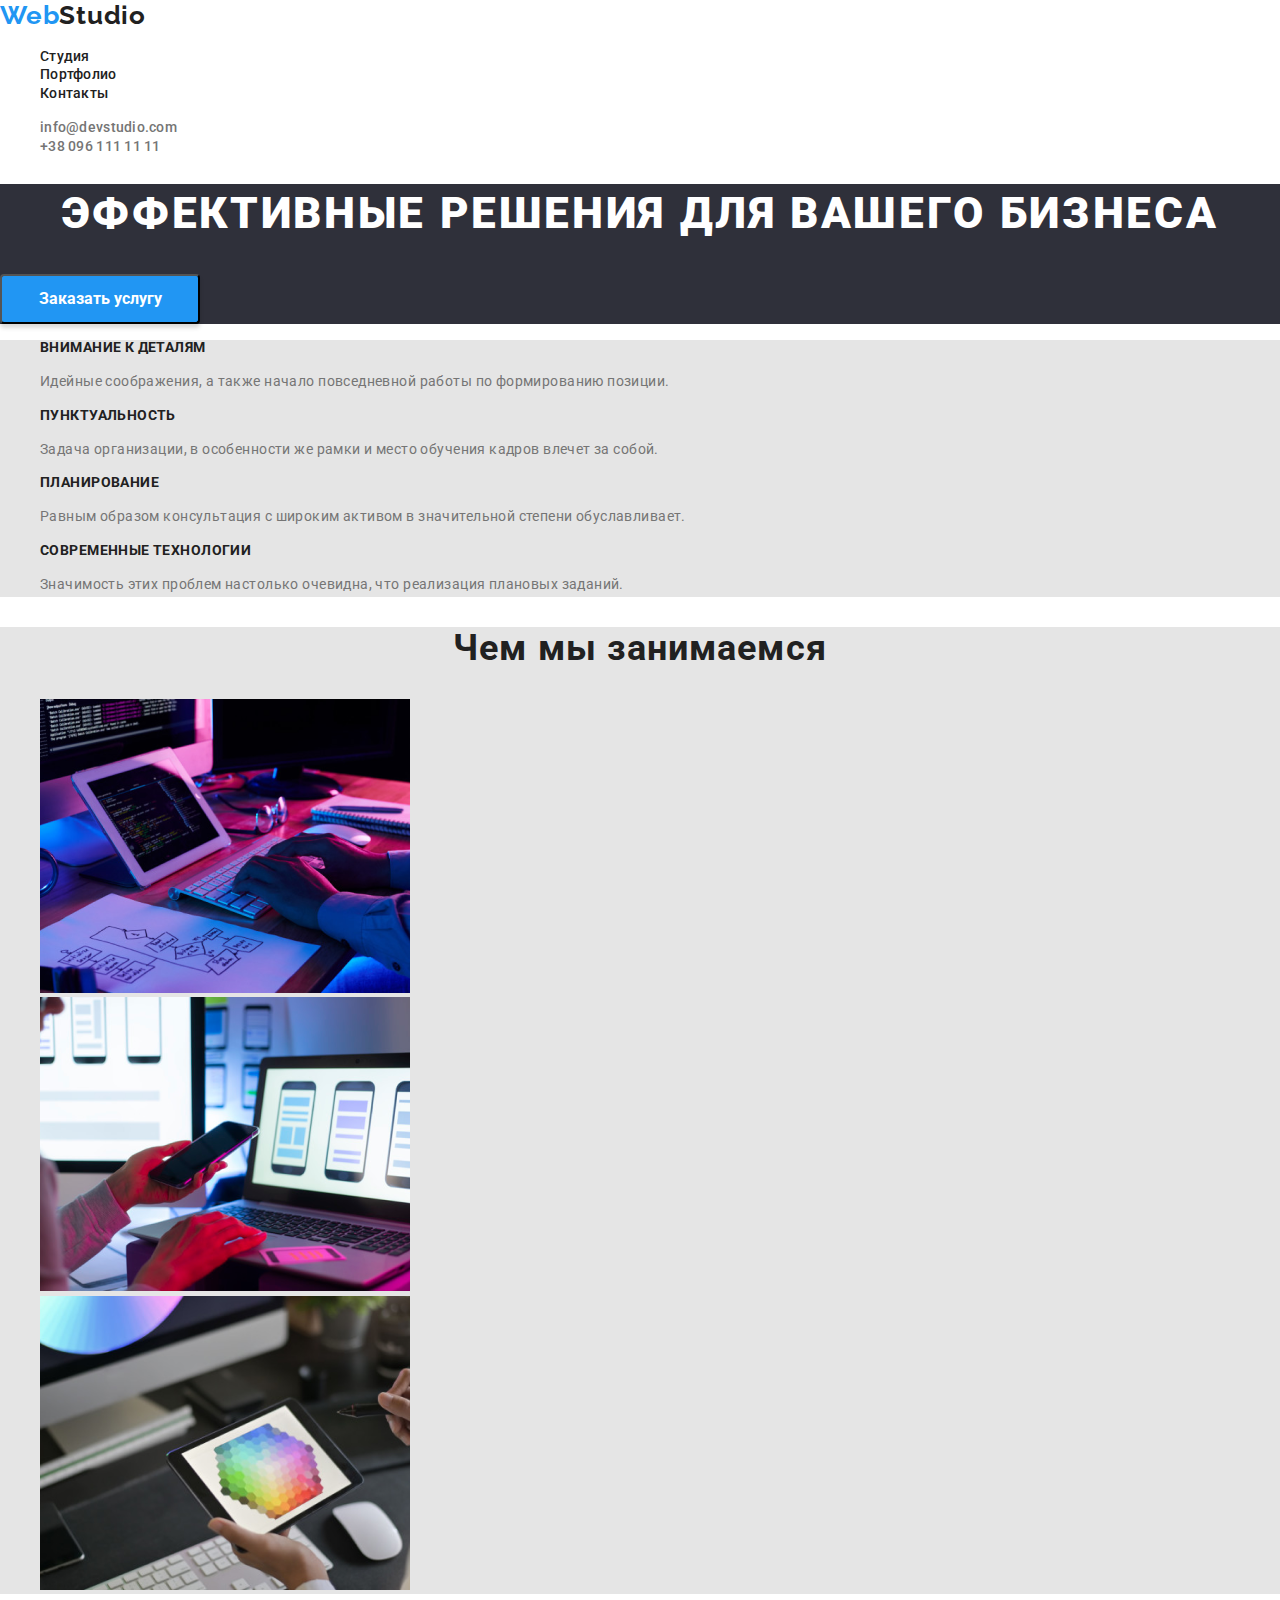
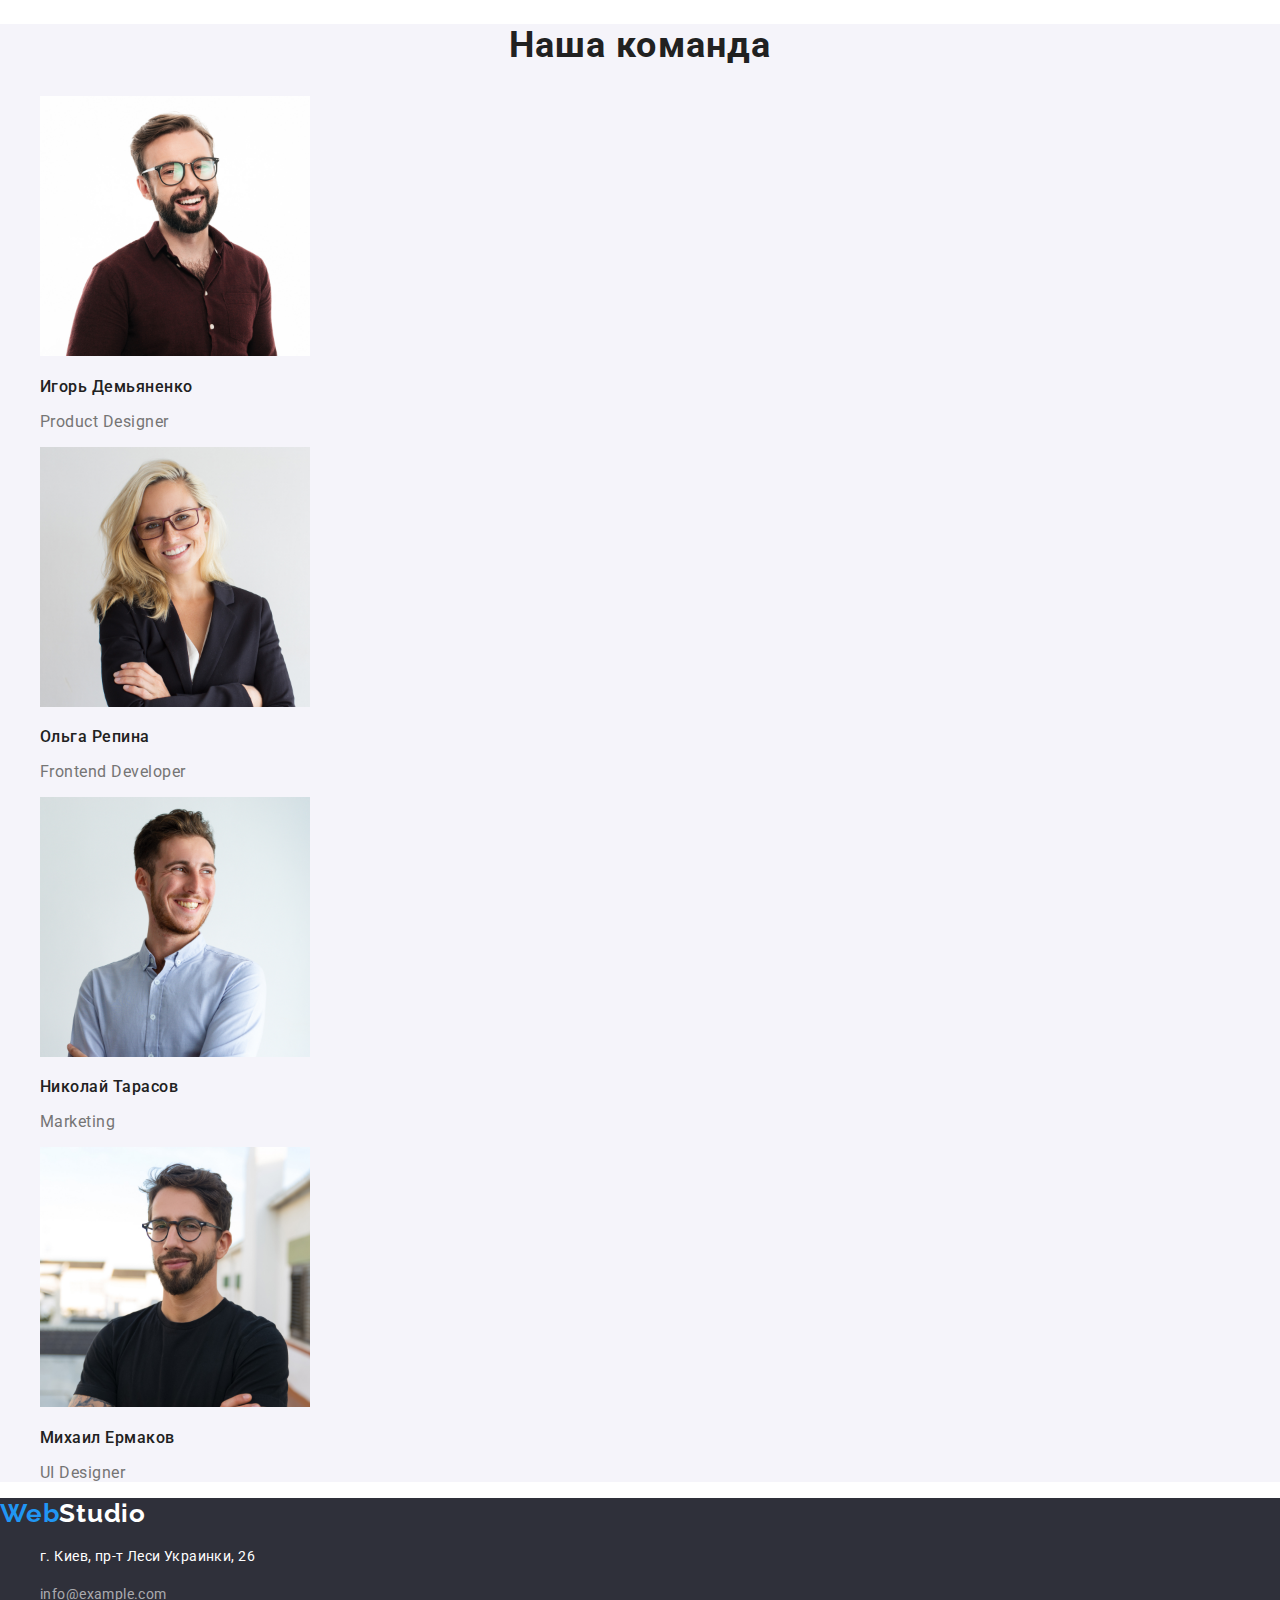
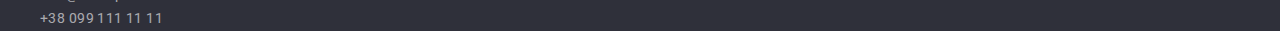
==== index.html @ 9d665f2a "создает заготовку для Д.З 3" ====
<!DOCTYPE html>
<html lang="ru">
<head>
    <meta charset="UTF-8">
    <meta name="viewport" content="width=device-width, initial-scale=1.0">
    <title> goit-markup-hw-01</title>
    <link rel="preconnect" href="https://fonts.gstatic.com">
    <link href="https://fonts.googleapis.com/css2?family=Raleway:wght@700&family=Roboto:wght@400;500;700;900&display=swap" rel="stylesheet">
    <link rel="stylesheet"
        href="https://cdnjs.cloudflare.com/ajax/libs/modern-normalize/1.0.0/modern-normalize.min.css">
    <link rel="stylesheet" href="./css/styles.css">
</head>
<body>

    <!--меню главной навигации-->
    <header class="page-header">
        <nav>
                <a href="#" class="logo" >Web<span class="logo-color">Studio</span> </a>
                <ul class="site-nav">
                    <li> <a href="./index.html">Студия</a></li>
                    <li> <a href="./portfolio.html">Портфолио</a> </li>
                    <li> <a href="">Контакты</a></li>
                </ul>
        </nav>   
        <ul class="header-contacts">
            <li><a href="mailto:info@devstudio.com">info@devstudio.com</a></li>
            <li><a href="tel:380961111111">+38 096 111 11 11</a></li>
        </ul>     
    </header>
    <!--Контент из секций-->
    <main>

        <!--секция Герой-->
        <section class="hero">
            <h1 class="hero-text">Эффективные решения для вашего бизнеса</h1>
            <button type="button" class="hero-button">Заказать услугу</button>
        </section>

        <!--секция преимущества-->
        <section>
            <h2 class="invisible-title">Наши преимущества</h2>
            <ul class="advantages">
                <li>
                    <h3>Внимание к деталям</h3>  
                    <p>Идейные соображения, а также начало повседневной работы по формированию позиции.</p>   
                </li>
                <li>
                    <h3>Пунктуальность</h3>  
                    <p>Задача организации, в особенности же рамки и место обучения кадров влечет за собой.</p>   
                </li>
                <li>
                    <h3>Планирование</h3>  
                    <p>Равным образом консультация с широким активом в значительной степени обуславливает.</p>   
                </li>
                <li>
                    <h3>Современные технологии</h3>  
                    <p>Значимость этих проблем настолько очевидна, что реализация плановых заданий.</p>   
                </li>
                
            </ul>
        </section>
         <!--секция чем мы занимаемся-->
        <section class="activity">
            <h2>Чем мы занимаемся</h2>
            <ul>
                <li> 
                    <a href="#"><img src="./img/z1.png" 
                                     alt="написание документации" 
                                     width="370" 
                                     height="294">
                    </a> 
                </li>
                <li>
                    <a href=""><img src="./img/z2.png" 
                                    alt="разработка мобильных приложения" 
                                    width="370" 
                                    height="294">

                    </a>
                </li>
                <li>
                    <a href=""><img src="./img/z3.png" 
                                    alt="подбор цвета с помощю приложения" 
                                    width="370" 
                                    height="294">

                    </a>
                </li>
            </ul>
        </section>
        
        <!--секция наша команда-->
        <section class="comands">
            <h2>Наша команда</h2>
            <ul>
                <li>
                    <a href="#">
                        <img src="./img/nk1.jpg" 
                             alt="парень в очках и коричневой рубашке" 
                             width="270"
                             height="260">
                        <h3>Игорь Демьяненко</h3>
                        <p>Product Designer</p>
                    </a>
                </li>
                <li>
                    <a href="#">
                        <img src="./img/nk2.jpg" 
                             alt="девушка в очках и черном педжаке" 
                             width="270"
                             height="260">
                        <h3>Ольга Репина</h3>
                        <p>Frontend Developer</p>
                    </a>
                </li>
                <li>
                    <a href="#">
                        <img src="./img/nk3.jpg" 
                             alt="парень в белой рубашке" 
                             width="270"
                             height="260">
                        <h3>Николай Тарасов</h3>
                        <p>Marketing</p>
                    </a>
                </li>
                <li>
                    <a href="#">
                        <img src="./img/nk4.jpg" 
                             alt="парень в очках и черной футболке" 
                             width="270"
                             height="260">
                        <h3>Михаил Ермаков</h3>
                        <p>UI Designer</p>
                    </a>
                </li>   
            </ul>
        </section>
    </main>

    <!--Контактная информация подвал-->
    <footer class="page-footer">
        <section>
            <h2 class="invisible-title">Подвал</h2>
            <a href="#" class="logo">Web<span class="logo-color-footer">Studio</span> </a>
            <address>
                <ul>
                    <li>
                        <p>г. Киев, пр-т Леси Украинки, 26</p>
                    </li>
                    <li class="contacts-foter">
                        <a href="mailto:info@example.com">info@example.com</a>
                    </li>
                    <li class="contacts-foter">
                        <a href="tel:380991111111">+38 099 111 11 11</a>
                    </li>
                                        
                </ul>
            </address>
        </section>
    </footer>
</body>
</html>
---- css/styles.css ----
/* Hedaer*/

:root {
  --main-backgraund-color: #e5e5e5;
  --sec-backgraund-color: #f5f4fa;
  --dark-backgraund-color: #2f303a;
  --black-text-color: #212121;
  --hover-text-color: #2196f3;
  --white-text-color: #ffffff;
  --grey-text-color: #757575;
  --button-background-color: #f5f4fa;
  --white-background-color: #ffffff;
}

a {
  text-decoration: none;
}

li {
  list-style: none;
}

body {
  font-family: Roboto;
}
.page-header {
  color: var(--black-text-color);
  background-color: var(--white-background-color);
}

/* Логотип*/
.logo {
  font-family: Raleway;
  font-weight: 700;
  font-size: 26px;
  line-height: 1.19;
  letter-spacing: 0.03em;

  color: var(--hover-text-color);
}
.logo-color {
  color: var(--black-text-color);
}

/* главное меню с контактами*/
.site-nav a {
  font-weight: 500;
  font-size: 14px;
  line-height: 1.14;
  letter-spacing: 0.02em;

  color: var(--black-text-color);
}

.header-contacts a {
  font-weight: 500;
  font-size: 14px;
  line-height: 1.14;
  letter-spacing: 0.02em;

  color: var(--grey-text-color);
}

.site-nav a:hover,
.site-nav a:focus {
  color: var(--hover-text-color);
}

.header-contacts a:hover,
.header-contacts a:focus {
  color: var(--hover-text-color);
}

/*Секция Герой*/

.hero {
  background-color: var(--dark-backgraund-color);
}

.hero-text {
  font-weight: 900;
  font-size: 44px;
  line-height: 1.36;

  text-align: center;
  letter-spacing: 0.06em;
  text-transform: uppercase;

  color: var(--white-text-color);
}

.hero-button {
  width: 200px;
  height: 50px;
  left: 700px;
  top: 430px;

  font-weight: 700;
  font-size: 16px;
  line-height: 1.88;

  background: var(--hover-text-color);
  box-shadow: 0px 4px 4px rgba(0, 0, 0, 0.15);
  border-radius: 4px;
  color: var(--white-text-color);
  font-family: inherit;
}

/*Приимущества*/
.advantages {
  background-color: var(--main-backgraund-color);
}

.invisible-title {
  display: none;
}

.advantages h3 {
  font-weight: 700;
  font-size: 14px;
  line-height: 1.14;
  letter-spacing: 0.03em;
  text-transform: uppercase;

  color: var(--black-text-color);
}
.advantages p {
  font-size: 14px;
  line-height: 1.71;

  letter-spacing: 0.03em;

  color: var(--grey-text-color);
}

/*наши работы*/
.activity {
  background-color: var(--main-backgraund-color);
}

.activity h2 {
  font-weight: 700;
  font-size: 36px;
  line-height: 1.17;
  text-align: center;
  letter-spacing: 0.03em;

  color: var(--black-text-color);
}

/*Наша команда*/
.comands {
  background-color: var(--sec-backgraund-color);
}

.comands h2 {
  font-weight: 700;
  font-size: 36px;
  line-height: 1.17;
  text-align: center;
  letter-spacing: 0.03em;

  color: var(--black-text-color);
}

.comands h3 {
  font-weight: 500;
  font-size: 16px;
  line-height: 1.19;

  letter-spacing: 0.03em;

  color: var(--black-text-color);
}
.comands p {
  font-size: 16px;
  line-height: 1.19;

  letter-spacing: 0.03em;

  color: var(--grey-text-color);
}

/*Футер*/
.page-footer {
  background-color: var(--dark-backgraund-color);
}

.logo-color-footer {
  color: var(--white-text-color);
}

.page-footer p {
  font-style: normal;
  font-size: 14px;
  line-height: 1.71;

  letter-spacing: 0.03em;

  color: var(--white-text-color);
}

.contacts-foter a {
  font-style: normal;
  font-size: 14px;
  line-height: 1.71;

  letter-spacing: 0.03em;

  color: rgba(255, 255, 255, 0.6);
}

/*Портфолио кнопки*/

.our-projects {
  background-color: var(--main-backgraund-color);
}
.portfolio-button {
  background-color: var(--sec-backgraund-color);

  font-family: inherit;

  font-weight: 500;
  font-size: 16px;
  line-height: 1.62;

  *letter-spacing: 0.03em;

  color: var(--black-text-color);
}

.portfolio-button:hover,
.portfolio-button:focus {
  background-color: var(--hover-text-color);
  color: var(--white-text-color);
}
.project-view h2 {
  background: var(--white-background-color);
  font-weight: 700;
  font-size: 18px;
  line-height: 2;

  letter-spacing: 0.06em;

  color: var(--black-text-color);
}

.project-view p {
  background-color: var(--white-background-color);
  font-size: 16px;
  line-height: 1.87;

  letter-spacing: 0.03em;

  color: var(--grey-text-color);
}
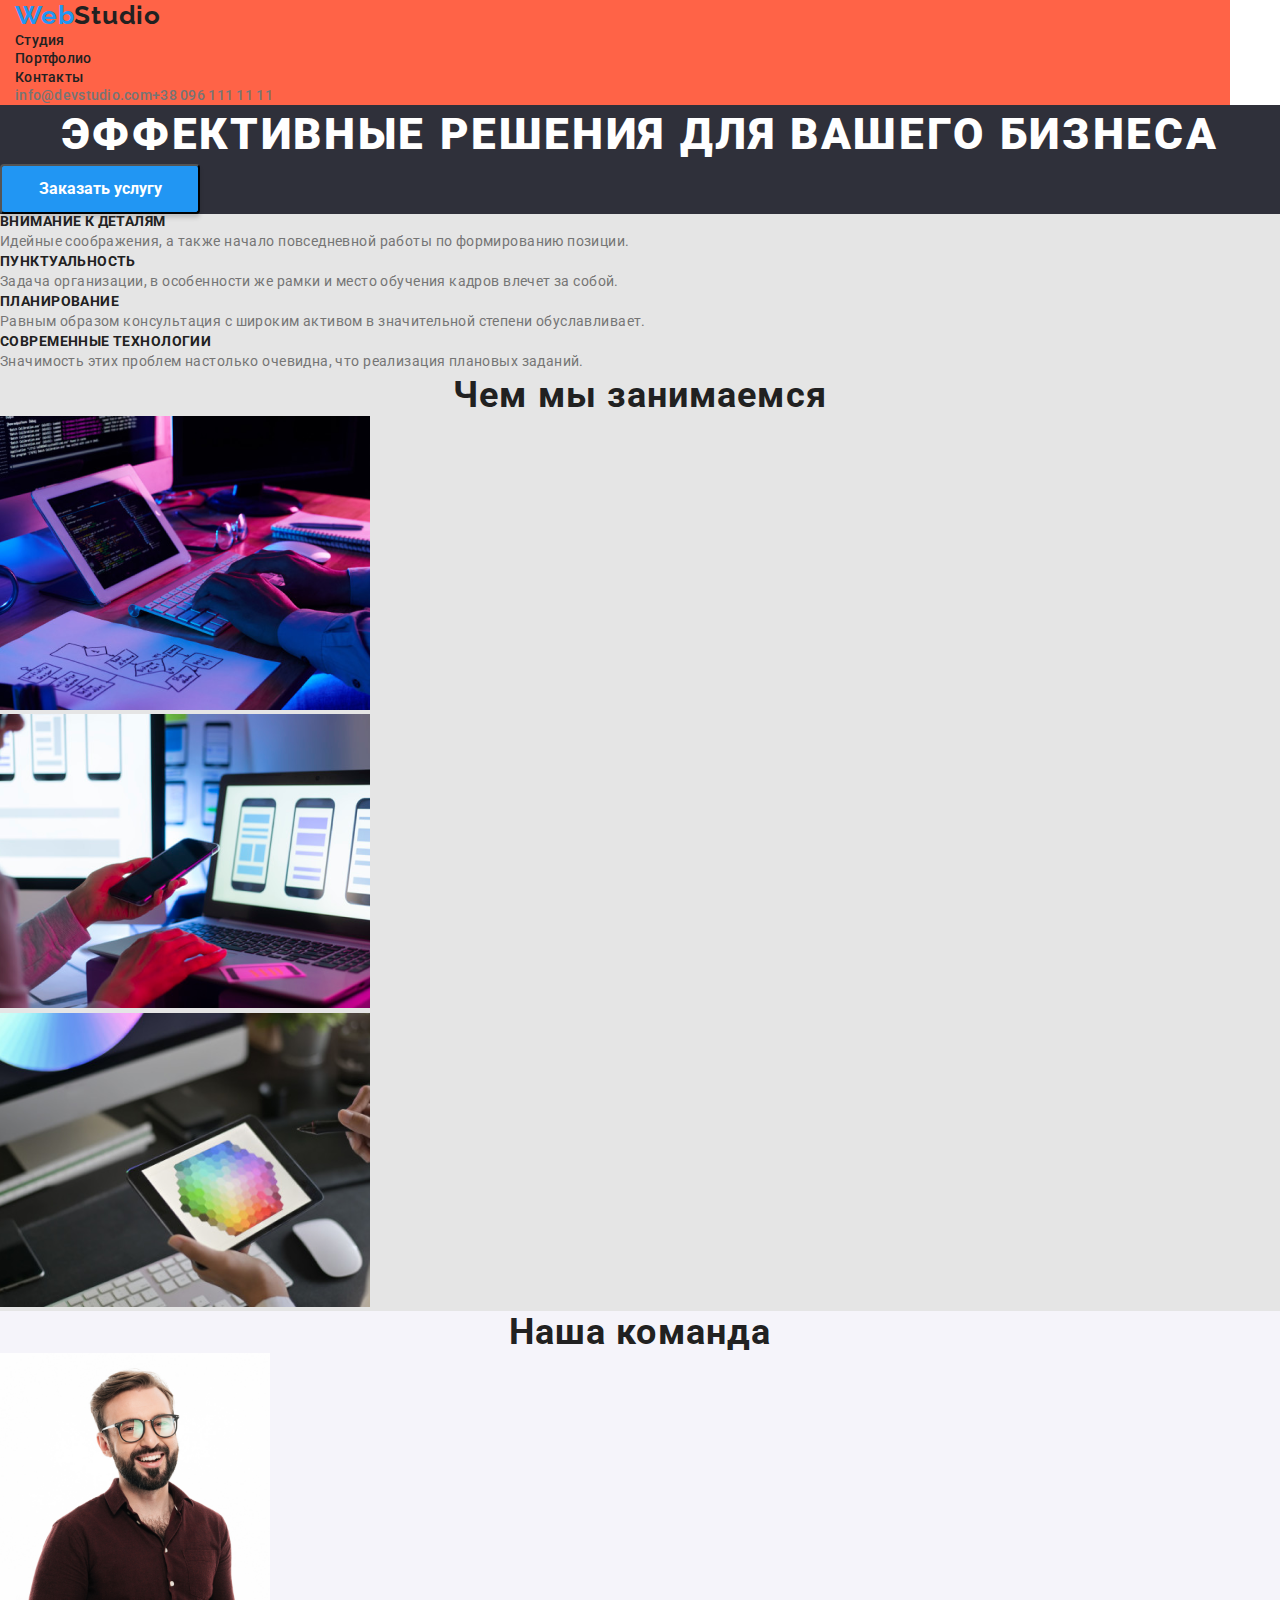
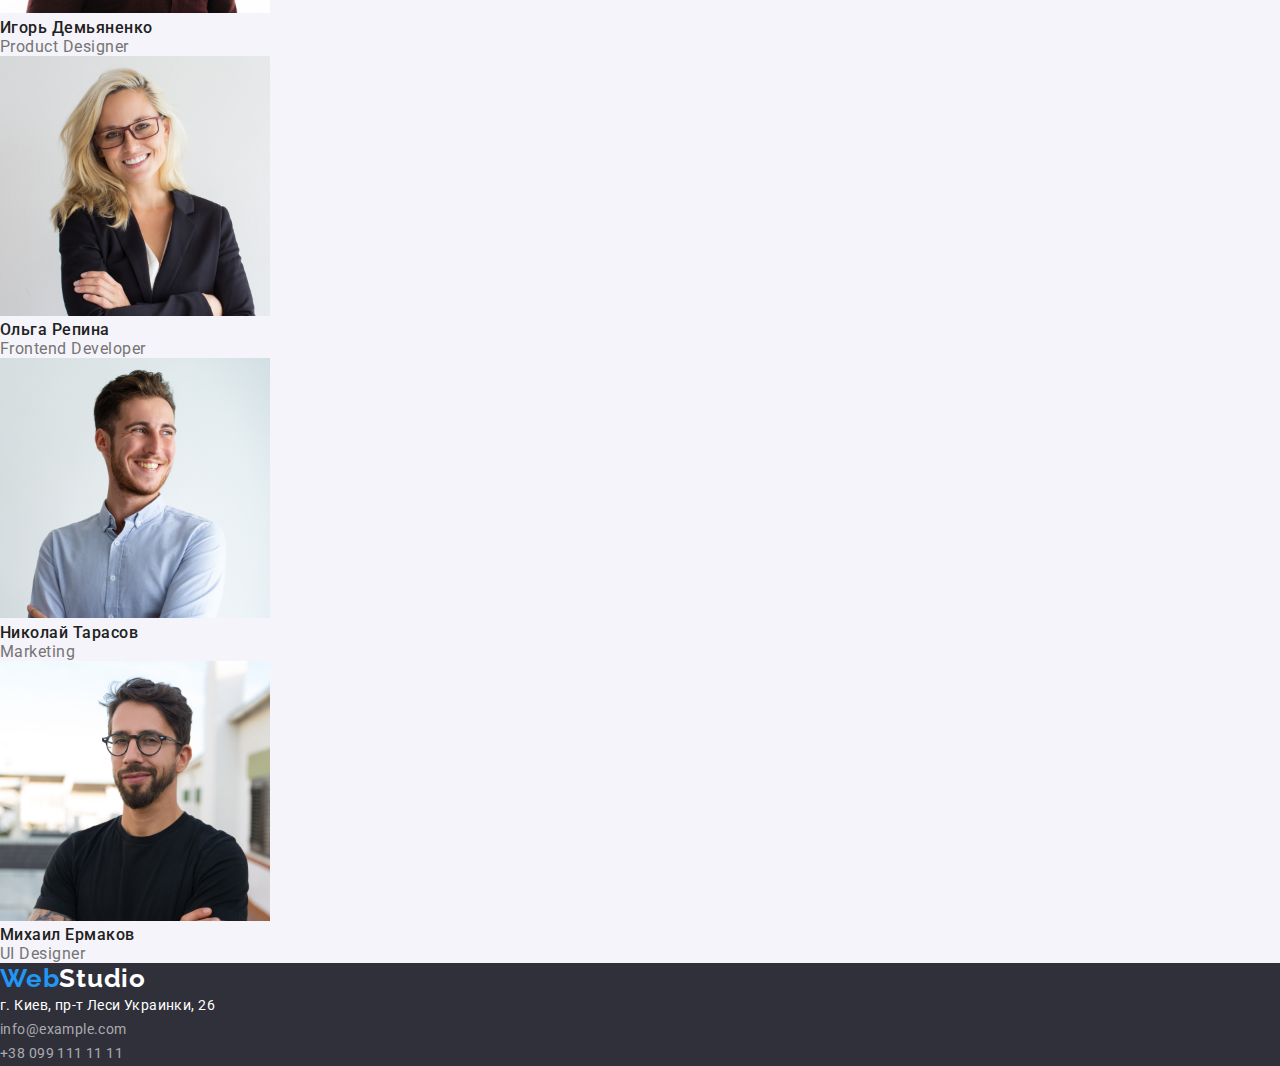
==== commit 582e18ab: "css сброс отступов и создание ширены страницы" ====
--- a/index.html
+++ b/index.html
@@ -14,19 +14,22 @@
 
     <!--меню главной навигации-->
     <header class="page-header">
-        <nav>
-                <a href="#" class="logo" >Web<span class="logo-color">Studio</span> </a>
-                <ul class="site-nav">
-                    <li> <a href="./index.html">Студия</a></li>
-                    <li> <a href="./portfolio.html">Портфолио</a> </li>
-                    <li> <a href="">Контакты</a></li>
-                </ul>
-        </nav>   
-        <ul class="header-contacts">
-            <li><a href="mailto:info@devstudio.com">info@devstudio.com</a></li>
-            <li><a href="tel:380961111111">+38 096 111 11 11</a></li>
-        </ul>     
+        <div class="conteiner">
+            <nav class="nav">
+                    <a href="#" class="logo" >Web<span class="logo-color">Studio</span> </a>
+                    <ul class="site-nav">
+                        <li> <a href="./index.html">Студия</a></li>
+                        <li> <a href="./portfolio.html">Портфолио</a> </li>
+                        <li> <a href="">Контакты</a></li>
+                    </ul>
+            </nav>   
+            <ul class="header-contacts">
+                <li><a href="mailto:info@devstudio.com">info@devstudio.com</a></li>
+                <li><a href="tel:380961111111">+38 096 111 11 11</a></li>
+            </ul>   
+        </div>  
     </header>
+    
     <!--Контент из секций-->
     <main>
 
--- a/css/styles.css
+++ b/css/styles.css
@@ -14,28 +14,49 @@
 
 a {
   text-decoration: none;
-}
+  
+}
+
 
 li {
   list-style: none;
 }
+a,
+ul,
+li,
+p,
+h1,
+h2,
+h3,
+h4{
+  margin-top: 0;
+  margin-bottom: 0;
+  padding-left: 0;
+}
 
 body {
   font-family: Roboto;
 }
-.page-header {
-  color: var(--black-text-color);
-  background-color: var(--white-background-color);
+
+.conteiner {
+  background-color: tomato;
+  width: 1230px;
+  padding-left: 15px;
+  padding-right: 15px;
 }
 
 /* Логотип*/
 .logo {
+ 
+
   font-family: Raleway;
   font-weight: 700;
   font-size: 26px;
   line-height: 1.19;
   letter-spacing: 0.03em;
 
+ 
+
   color: var(--hover-text-color);
 }
 .logo-color {
@@ -43,6 +64,28 @@
 }
 
 /* главное меню с контактами*/
+
+.page-header {
+
+  color: var(--black-text-color);
+  background-color: var(--white-background-color);
+  
+}
+
+.nav {
+ 
+  
+}
+
+.site-nav{
+  
+}
+
+.header-contacts{
+  display: flex;
+  /*align-items:flex-end;*/
+}
+
 .site-nav a {
   font-weight: 500;
   font-size: 14px;
@@ -254,4 +297,3 @@
 
   color: var(--grey-text-color);
 }
-
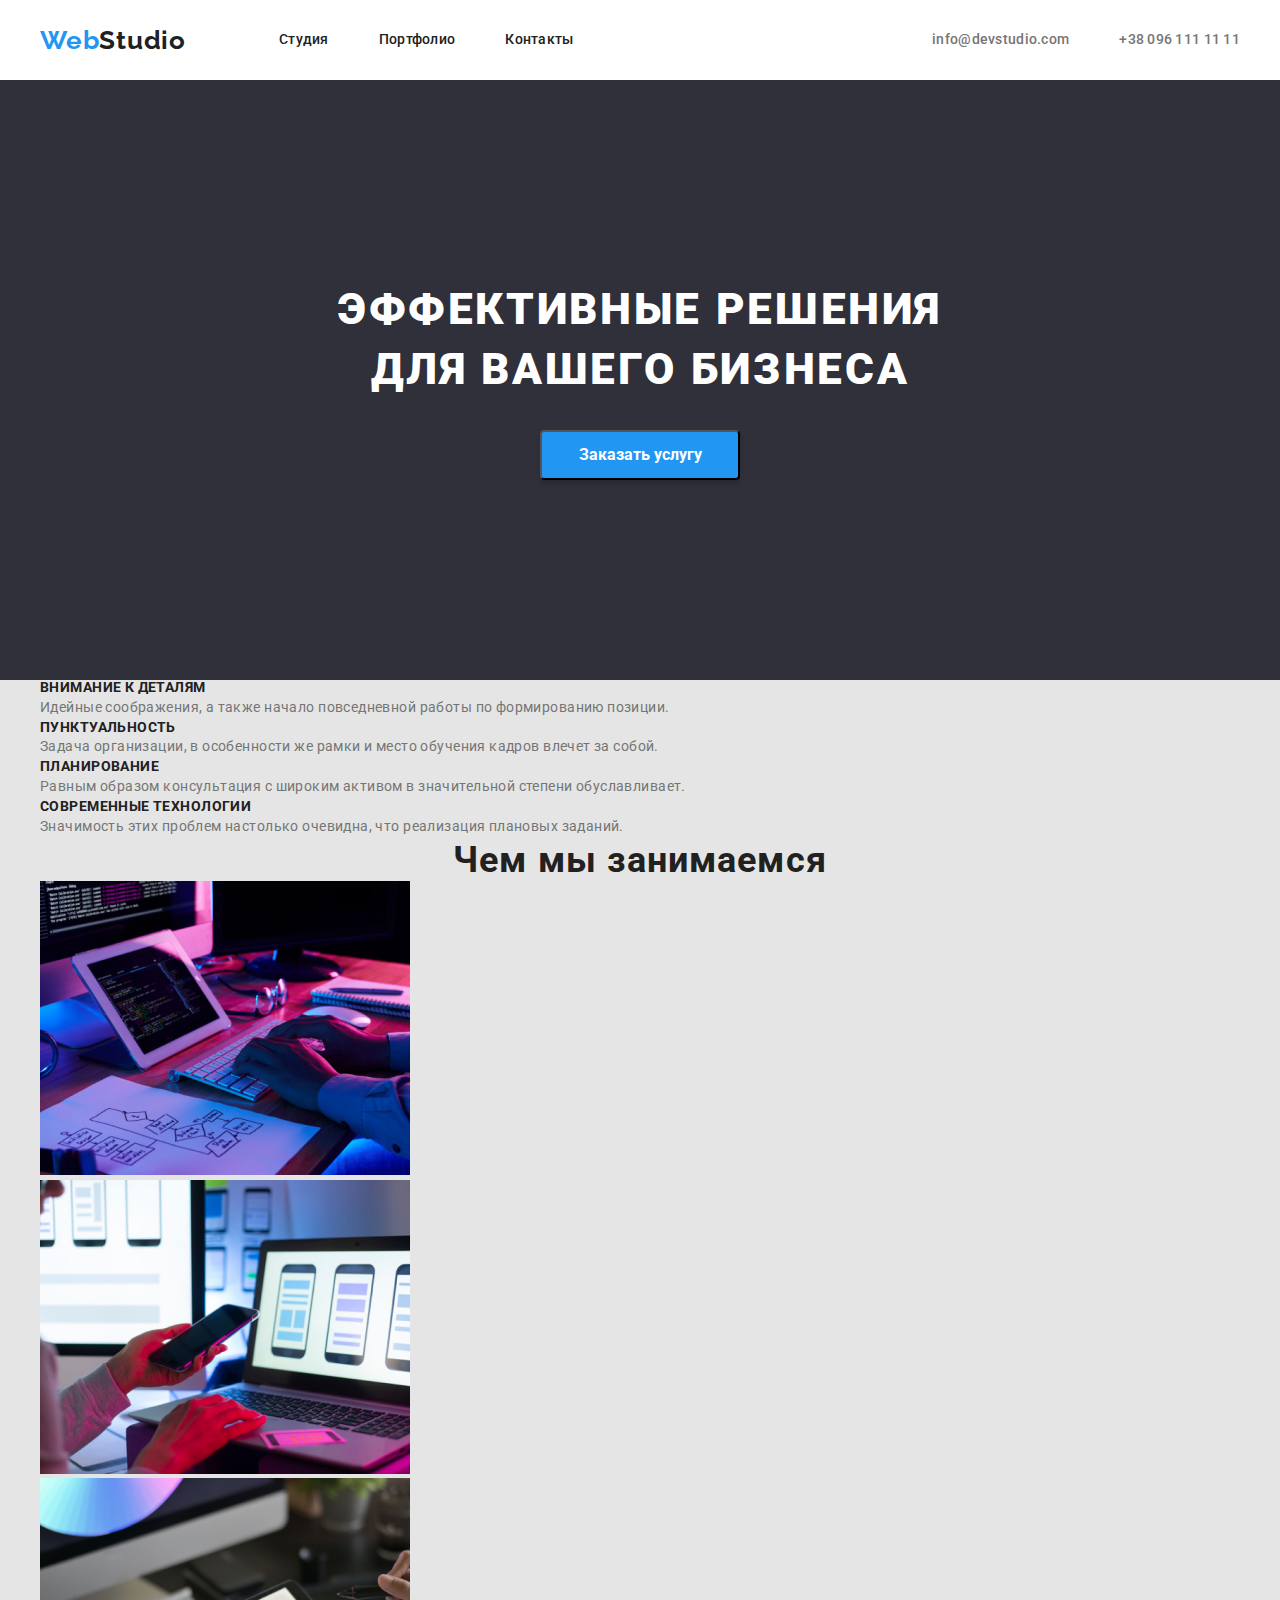
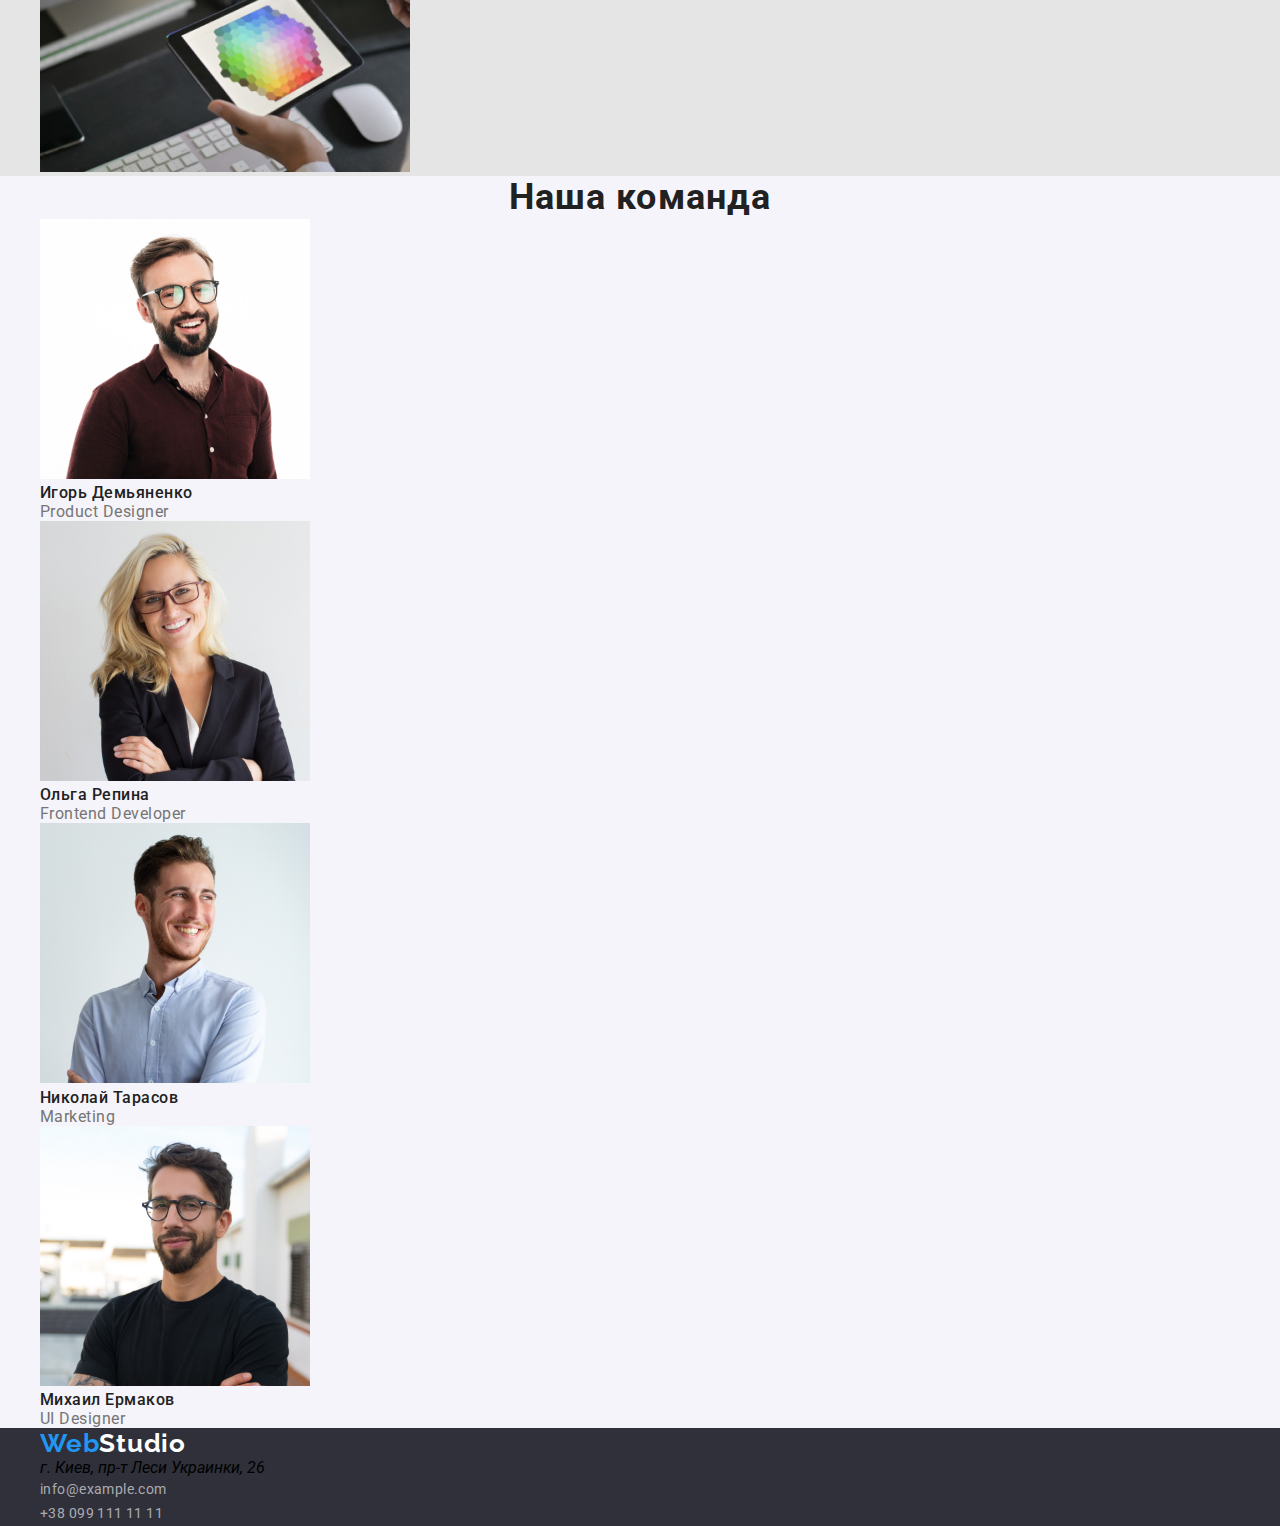
==== commit 19fc6fc2: "розметил хедер и герой" ====
--- a/index.html
+++ b/index.html
@@ -15,151 +15,160 @@
     <!--меню главной навигации-->
     <header class="page-header">
         <div class="conteiner">
-            <nav class="nav">
-                    <a href="#" class="logo" >Web<span class="logo-color">Studio</span> </a>
+             <a href="#" class="logo" >Web<span class="logo-color">Studio</span> </a>
+                <nav class="nav">
                     <ul class="site-nav">
-                        <li> <a href="./index.html">Студия</a></li>
-                        <li> <a href="./portfolio.html">Портфолио</a> </li>
-                        <li> <a href="">Контакты</a></li>
+                        <li class="item"> <a class="header-links" href="./index.html" >Студия</a></li>
+                        <li class="item"> <a class="header-links" href="./portfolio.html" >Портфолио</a> </li>
+                        <li class="item"> <a class="header-links" href="" >Контакты</a></li>
                     </ul>
-            </nav>   
+                </nav>   
             <ul class="header-contacts">
-                <li><a href="mailto:info@devstudio.com">info@devstudio.com</a></li>
-                <li><a href="tel:380961111111">+38 096 111 11 11</a></li>
+                <li><a class="mail-link header-links" href="mailto:info@devstudio.com">info@devstudio.com</a></li>
+                <li><a class="header-links" href="tel:380961111111">+38 096 111 11 11</a></li>
             </ul>   
         </div>  
     </header>
     
     <!--Контент из секций-->
     <main>
-
         <!--секция Герой-->
         <section class="hero">
-            <h1 class="hero-text">Эффективные решения для вашего бизнеса</h1>
-            <button type="button" class="hero-button">Заказать услугу</button>
+            <div class="conteiner">
+               <h1 class="hero-text">Эффективные решения <br/> для вашего бизнеса</h1>
+                <button type="button" class="hero-button">Заказать услугу</button>
+            </div>
         </section>
-
+        
         <!--секция преимущества-->
-        <section>
-            <h2 class="invisible-title">Наши преимущества</h2>
-            <ul class="advantages">
-                <li>
-                    <h3>Внимание к деталям</h3>  
-                    <p>Идейные соображения, а также начало повседневной работы по формированию позиции.</p>   
-                </li>
-                <li>
-                    <h3>Пунктуальность</h3>  
-                    <p>Задача организации, в особенности же рамки и место обучения кадров влечет за собой.</p>   
-                </li>
-                <li>
-                    <h3>Планирование</h3>  
-                    <p>Равным образом консультация с широким активом в значительной степени обуславливает.</p>   
-                </li>
-                <li>
-                    <h3>Современные технологии</h3>  
-                    <p>Значимость этих проблем настолько очевидна, что реализация плановых заданий.</p>   
-                </li>
-                
-            </ul>
+        <section class="advantages">
+            <div class="conteiner">
+                <h2 class="invisible-title">Наши преимущества</h2>
+                <ul >
+                    <li>
+                        <h3>Внимание к деталям</h3>  
+                        <p>Идейные соображения, а также начало повседневной работы по формированию позиции.</p>   
+                    </li>
+                    <li>
+                        <h3>Пунктуальность</h3>  
+                        <p>Задача организации, в особенности же рамки и место обучения кадров влечет за собой.</p>   
+                    </li>
+                    <li>
+                        <h3>Планирование</h3>  
+                        <p>Равным образом консультация с широким активом в значительной степени обуславливает.</p>   
+                    </li>
+                    <li>
+                        <h3>Современные технологии</h3>  
+                        <p>Значимость этих проблем настолько очевидна, что реализация плановых заданий.</p>   
+                    </li>                    
+                </ul>
+            </div>
         </section>
+        
          <!--секция чем мы занимаемся-->
         <section class="activity">
-            <h2>Чем мы занимаемся</h2>
-            <ul>
-                <li> 
-                    <a href="#"><img src="./img/z1.png" 
-                                     alt="написание документации" 
-                                     width="370" 
-                                     height="294">
-                    </a> 
-                </li>
-                <li>
-                    <a href=""><img src="./img/z2.png" 
-                                    alt="разработка мобильных приложения" 
-                                    width="370" 
-                                    height="294">
+            <div class="conteiner">
+                <h2>Чем мы занимаемся</h2>
+                <ul>
+                      <li> 
+                            <a href="#"><img src="./img/z1.png" 
+                                            alt="написание документации" 
+                                            width="370" 
+                                            height="294">
+                            </a> 
+                     </li>
+                      <li>
+                            <a href=""><img src="./img/z2.png" 
+                                            alt="разработка мобильных приложения" 
+                                            width="370" 
+                                            height="294">
+                            </a>
+                      </li>
+                       <li>
+                            <a href=""><img src="./img/z3.png" 
+                                            alt="подбор цвета с помощю приложения" 
+                                            width="370" 
+                                            height="294">
 
-                    </a>
-                </li>
-                <li>
-                    <a href=""><img src="./img/z3.png" 
-                                    alt="подбор цвета с помощю приложения" 
-                                    width="370" 
-                                    height="294">
-
-                    </a>
-                </li>
-            </ul>
+                            </a>
+                       </li>
+                    </ul>
+            </div>
+        </section>
+            
+        <!--секция наша команда-->
+        <section class="comands">
+            <div class="conteiner">
+                <h2>Наша команда</h2>
+                <ul>
+                    <li>
+                        <a href="#">
+                            <img src="./img/nk1.jpg" 
+                                alt="парень в очках и коричневой рубашке" 
+                                width="270"
+                                height="260">
+                            <h3>Игорь Демьяненко</h3>
+                            <p>Product Designer</p>
+                        </a>
+                    </li>
+                    <li>
+                        <a href="#">
+                            <img src="./img/nk2.jpg" 
+                                alt="девушка в очках и черном педжаке" 
+                                width="270"
+                                height="260">
+                            <h3>Ольга Репина</h3>
+                            <p>Frontend Developer</p>
+                        </a>
+                    </li>
+                    <li>
+                        <a href="#">
+                            <img src="./img/nk3.jpg" 
+                                alt="парень в белой рубашке" 
+                                width="270"
+                                height="260">
+                            <h3>Николай Тарасов</h3>
+                            <p>Marketing</p>
+                        </a>
+                    </li>
+                    <li>
+                        <a href="#">
+                            <img src="./img/nk4.jpg" 
+                                alt="парень в очках и черной футболке" 
+                                width="270"
+                                height="260">
+                            <h3>Михаил Ермаков</h3>
+                            <p>UI Designer</p>
+                        </a>
+                    </li>   
+                </ul>
+            </div>
         </section>
         
-        <!--секция наша команда-->
-        <section class="comands">
-            <h2>Наша команда</h2>
-            <ul>
-                <li>
-                    <a href="#">
-                        <img src="./img/nk1.jpg" 
-                             alt="парень в очках и коричневой рубашке" 
-                             width="270"
-                             height="260">
-                        <h3>Игорь Демьяненко</h3>
-                        <p>Product Designer</p>
-                    </a>
-                </li>
-                <li>
-                    <a href="#">
-                        <img src="./img/nk2.jpg" 
-                             alt="девушка в очках и черном педжаке" 
-                             width="270"
-                             height="260">
-                        <h3>Ольга Репина</h3>
-                        <p>Frontend Developer</p>
-                    </a>
-                </li>
-                <li>
-                    <a href="#">
-                        <img src="./img/nk3.jpg" 
-                             alt="парень в белой рубашке" 
-                             width="270"
-                             height="260">
-                        <h3>Николай Тарасов</h3>
-                        <p>Marketing</p>
-                    </a>
-                </li>
-                <li>
-                    <a href="#">
-                        <img src="./img/nk4.jpg" 
-                             alt="парень в очках и черной футболке" 
-                             width="270"
-                             height="260">
-                        <h3>Михаил Ермаков</h3>
-                        <p>UI Designer</p>
-                    </a>
-                </li>   
-            </ul>
-        </section>
     </main>
 
     <!--Контактная информация подвал-->
     <footer class="page-footer">
         <section>
-            <h2 class="invisible-title">Подвал</h2>
-            <a href="#" class="logo">Web<span class="logo-color-footer">Studio</span> </a>
-            <address>
-                <ul>
-                    <li>
-                        <p>г. Киев, пр-т Леси Украинки, 26</p>
-                    </li>
-                    <li class="contacts-foter">
-                        <a href="mailto:info@example.com">info@example.com</a>
-                    </li>
-                    <li class="contacts-foter">
-                        <a href="tel:380991111111">+38 099 111 11 11</a>
-                    </li>
-                                        
-                </ul>
-            </address>
+            <div class="conteiner">
+                <h2 class="invisible-title">Подвал</h2>
+                <a href="#" class="logo">Web<span class="logo-color-footer">Studio</span> </a>
+                <address>
+                    <ul>
+                        <li>
+                            <p>г. Киев, пр-т Леси Украинки, 26</p>
+                        </li>
+                        <li class="contacts-foter">
+                            <a href="mailto:info@example.com">info@example.com</a>
+                        </li>
+                        <li class="contacts-foter">
+                            <a href="tel:380991111111">+38 099 111 11 11</a>
+                        </li>                     
+                    </ul>
+                </address>
+            </div>
         </section>
+        
     </footer>
 </body>
 </html>--- a/css/styles.css
+++ b/css/styles.css
@@ -32,6 +32,7 @@
   margin-top: 0;
   margin-bottom: 0;
   padding-left: 0;
+
 }
 
 body {
@@ -39,7 +40,9 @@
 }
 
 .conteiner {
-  background-color: tomato;
+  
+  margin-left: auto;
+  margin-right: auto;
   width: 1230px;
   padding-left: 15px;
   padding-right: 15px;
@@ -47,7 +50,7 @@
 
 /* Логотип*/
 .logo {
- 
+  margin-right: 93px;
 
   font-family: Raleway;
   font-weight: 700;
@@ -64,27 +67,46 @@
 }
 
 /* главное меню с контактами*/
-
+.page-header >.conteiner{
+  display: flex;
+  align-items: center;
+}
+ 
 .page-header {
 
-  color: var(--black-text-color);
-  background-color: var(--white-background-color);
-  
-}
-
-.nav {
- 
-  
+
+  color: var(--black-text-color);
+  background-color:var(--white-background-color);
+  
+  
+}
+
+.nav{
+  display: flex;
 }
 
 .site-nav{
-  
+  display: flex;
+}
+
+.site-nav>.item:not(:last-child){
+margin-right: 50px;
+}
+.header-links{
+  display: block;
+  padding-top: 32px;
+  padding-bottom: 32px;
+}
+
+.mail-link{
+   margin-right: 50px;
 }
 
 .header-contacts{
   display: flex;
-  /*align-items:flex-end;*/
-}
+  margin-left: auto;
+}
+
 
 .site-nav a {
   font-weight: 500;
@@ -118,9 +140,16 @@
 
 .hero {
   background-color: var(--dark-backgraund-color);
+  text-align: center;
 }
 
 .hero-text {
+  
+  display: block;
+  padding-top: 200px;  
+  padding-bottom: 30px;
+  margin-left: auto;
+  margin-right: auto;
   font-weight: 900;
   font-size: 44px;
   line-height: 1.36;
@@ -133,11 +162,15 @@
 }
 
 .hero-button {
+  
   width: 200px;
   height: 50px;
   left: 700px;
   top: 430px;
 
+  margin-bottom: 200px;
+  cursor: pointer;
+
   font-weight: 700;
   font-size: 16px;
   line-height: 1.88;
@@ -227,7 +260,7 @@
 /*Футер*/
 .page-footer {
   background-color: var(--dark-backgraund-color);
-}
+
 
 .logo-color-footer {
   color: var(--white-text-color);
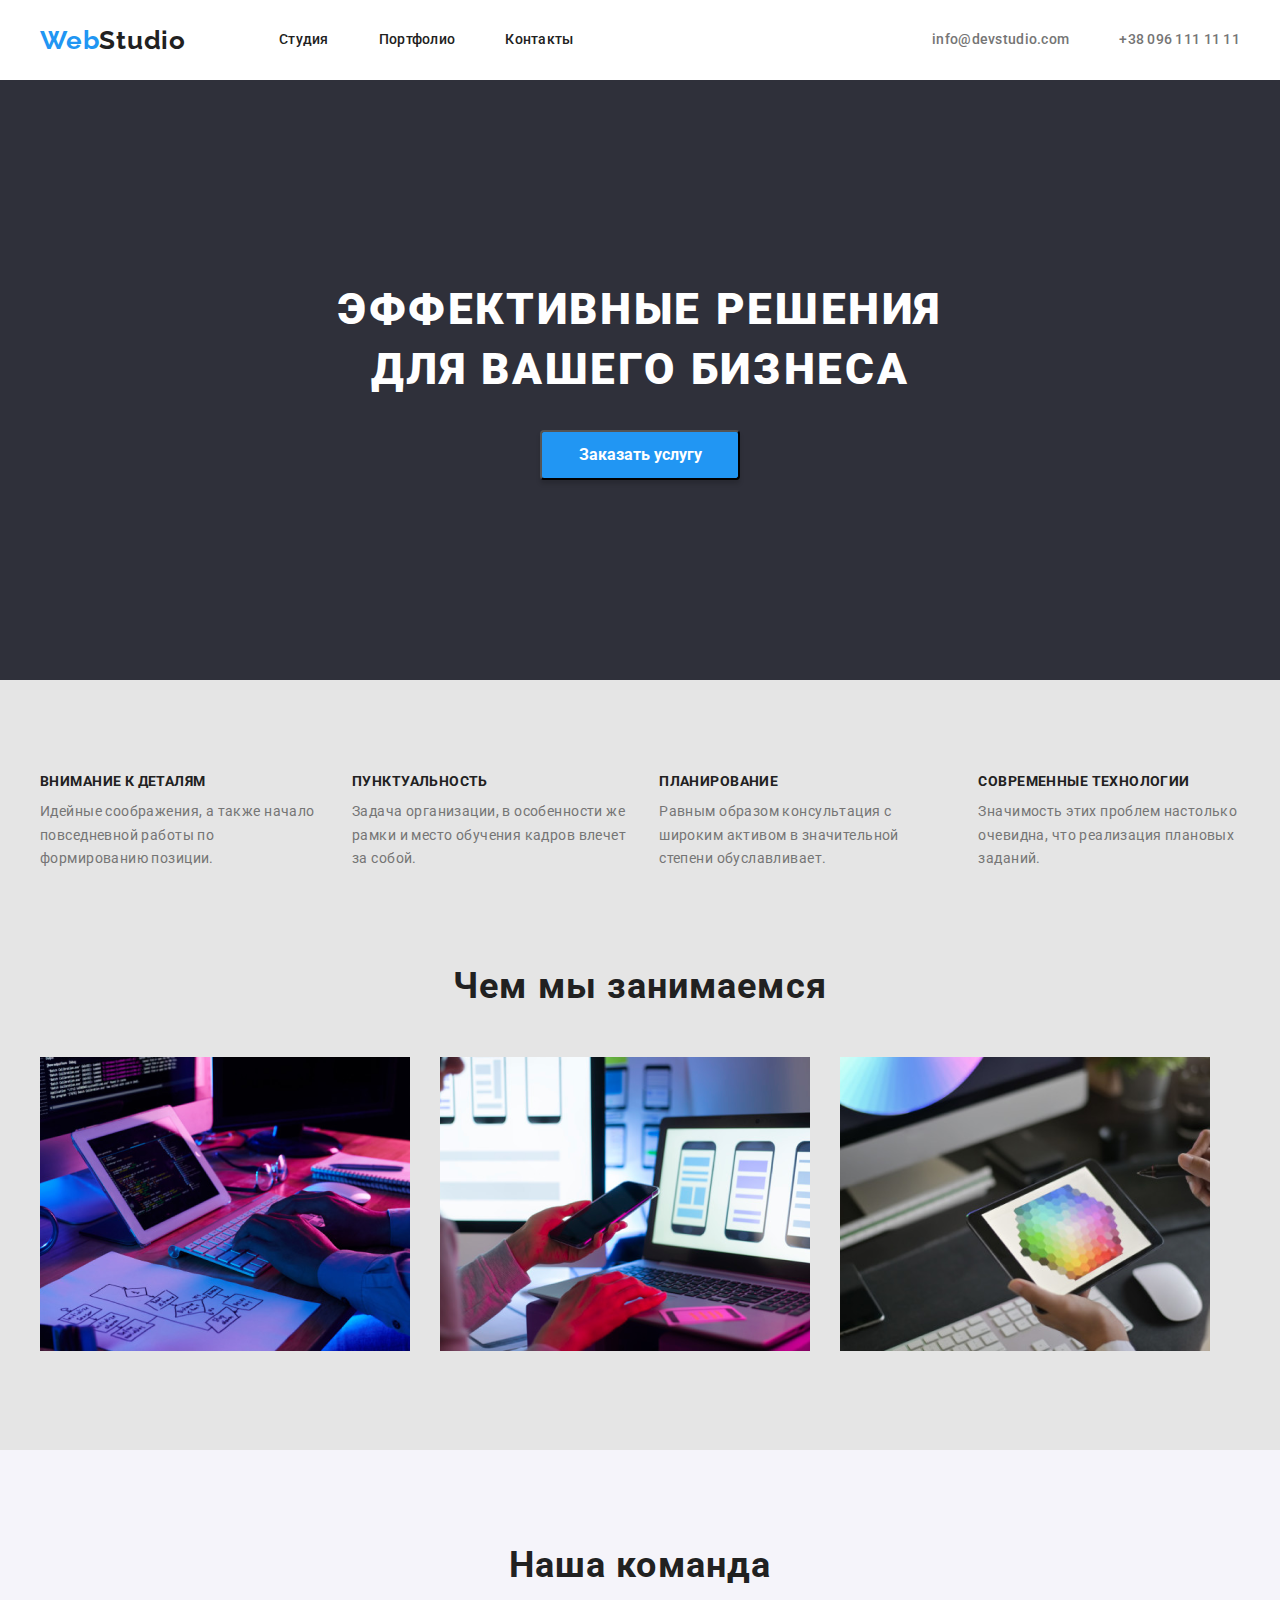
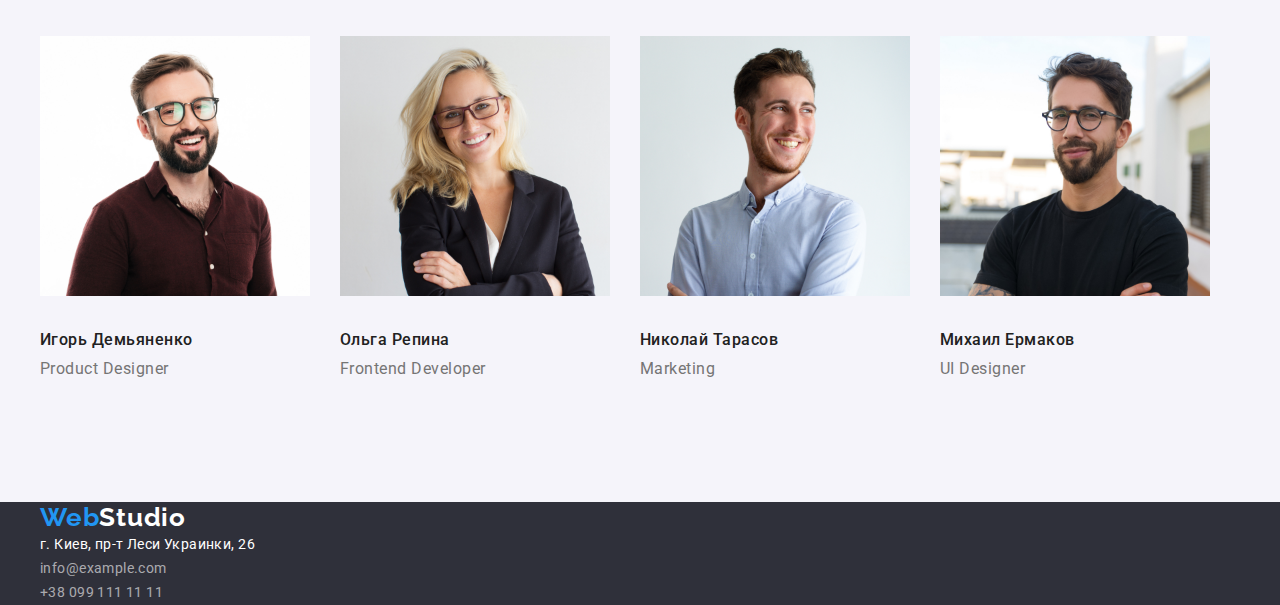
==== commit e77d06e4: "Оформляет студию без футера" ====
--- a/index.html
+++ b/index.html
@@ -3,7 +3,7 @@
 <head>
     <meta charset="UTF-8">
     <meta name="viewport" content="width=device-width, initial-scale=1.0">
-    <title> goit-markup-hw-01</title>
+    <title> goit-markup-hw-03</title>
     <link rel="preconnect" href="https://fonts.gstatic.com">
     <link href="https://fonts.googleapis.com/css2?family=Raleway:wght@700&family=Roboto:wght@400;500;700;900&display=swap" rel="stylesheet">
     <link rel="stylesheet"
@@ -44,21 +44,21 @@
         <section class="advantages">
             <div class="conteiner">
                 <h2 class="invisible-title">Наши преимущества</h2>
-                <ul >
-                    <li>
-                        <h3>Внимание к деталям</h3>  
+                <ul class="advantages-elements">
+                    <li class="advantages-element" >
+                        <h3 class="name">Внимание к деталям</h3>  
                         <p>Идейные соображения, а также начало повседневной работы по формированию позиции.</p>   
                     </li>
-                    <li>
-                        <h3>Пунктуальность</h3>  
+                    <li class="advantages-element">
+                        <h3 class="name">Пунктуальность</h3>  
                         <p>Задача организации, в особенности же рамки и место обучения кадров влечет за собой.</p>   
                     </li>
-                    <li>
-                        <h3>Планирование</h3>  
+                    <li class="advantages-element">
+                        <h3 class="name">Планирование</h3>  
                         <p>Равным образом консультация с широким активом в значительной степени обуславливает.</p>   
                     </li>
-                    <li>
-                        <h3>Современные технологии</h3>  
+                    <li class="advantages-element">
+                        <h3 class="name">Современные технологии</h3>  
                         <p>Значимость этих проблем настолько очевидна, что реализация плановых заданий.</p>   
                     </li>                    
                 </ul>
@@ -68,23 +68,23 @@
          <!--секция чем мы занимаемся-->
         <section class="activity">
             <div class="conteiner">
-                <h2>Чем мы занимаемся</h2>
-                <ul>
-                      <li> 
+                <h2 class="activity-titel">Чем мы занимаемся</h2>
+                <ul class="activity-variants">
+                      <li class="activity-variant"> 
                             <a href="#"><img src="./img/z1.png" 
                                             alt="написание документации" 
                                             width="370" 
                                             height="294">
                             </a> 
                      </li>
-                      <li>
+                      <li class="activity-variant">
                             <a href=""><img src="./img/z2.png" 
                                             alt="разработка мобильных приложения" 
                                             width="370" 
                                             height="294">
                             </a>
                       </li>
-                       <li>
+                       <li class="activity-variant">
                             <a href=""><img src="./img/z3.png" 
                                             alt="подбор цвета с помощю приложения" 
                                             width="370" 
@@ -97,48 +97,48 @@
         </section>
             
         <!--секция наша команда-->
-        <section class="comands">
+        <section class="comand">
             <div class="conteiner">
-                <h2>Наша команда</h2>
-                <ul>
-                    <li>
+                <h2 class="comand-titel" >Наша команда</h2>
+                <ul class="comand-members">
+                    <li class="comand-member">
                         <a href="#">
-                            <img src="./img/nk1.jpg" 
+                            <img class="photograph" src="./img/nk1.jpg" 
                                 alt="парень в очках и коричневой рубашке" 
                                 width="270"
                                 height="260">
-                            <h3>Игорь Демьяненко</h3>
-                            <p>Product Designer</p>
+                            <h3 class="fuul-name">Игорь Демьяненко</h3>
+                            <p class="comand-position">Product Designer</p>
                         </a>
                     </li>
-                    <li>
+                    <li class="comand-member">
                         <a href="#">
-                            <img src="./img/nk2.jpg" 
+                            <img class="photograph" src="./img/nk2.jpg" 
                                 alt="девушка в очках и черном педжаке" 
                                 width="270"
                                 height="260">
-                            <h3>Ольга Репина</h3>
-                            <p>Frontend Developer</p>
+                            <h3 class="fuul-name">Ольга Репина</h3>
+                            <p class="comand-position">Frontend Developer</p>
                         </a>
                     </li>
-                    <li>
+                    <li class="comand-member">
                         <a href="#">
-                            <img src="./img/nk3.jpg" 
+                            <img class="photograph" src="./img/nk3.jpg" 
                                 alt="парень в белой рубашке" 
                                 width="270"
                                 height="260">
-                            <h3>Николай Тарасов</h3>
-                            <p>Marketing</p>
+                            <h3 class="fuul-name">Николай Тарасов</h3>
+                            <p class="comand-position">Marketing</p>
                         </a>
                     </li>
-                    <li>
+                    <li class="comand-member">
                         <a href="#">
-                            <img src="./img/nk4.jpg" 
+                            <img class="photograph" src="./img/nk4.jpg" 
                                 alt="парень в очках и черной футболке" 
                                 width="270"
                                 height="260">
-                            <h3>Михаил Ермаков</h3>
-                            <p>UI Designer</p>
+                            <h3 class="fuul-name">Михаил Ермаков</h3>
+                            <p class="comand-position">UI Designer</p>
                         </a>
                     </li>   
                 </ul>
--- a/css/styles.css
+++ b/css/styles.css
@@ -184,12 +184,32 @@
 
 /*Приимущества*/
 .advantages {
+  display: flex;
   background-color: var(--main-backgraund-color);
 }
 
+.advantages-elements{
+  display: flex;
+  margin-top: 94px;
+  margin-bottom: 94px;
+}
+
+.advantages-elements>.advantages-element:not(:last-child){
+  margin-right: 30px;
+  }
+
 .invisible-title {
-  display: none;
-}
+  position: absolute;
+  clip: rect(0 0 0 0);
+  width: 1px;
+  height: 1px;
+  margin: -1px;
+  ...
+}
+.name{
+  margin-bottom: 10px;
+}
+
 
 .advantages h3 {
   font-weight: 700;
@@ -211,8 +231,22 @@
 
 /*наши работы*/
 .activity {
+  display: flex;
   background-color: var(--main-backgraund-color);
 }
+
+.activity-titel{
+  margin-bottom: 50px;
+}
+
+.activity-variants{
+  display: flex;
+  margin-bottom: 94px;
+}
+
+.activity-variants>.activity-variant:not(:last-child){
+  margin-right: 30px;
+  }
 
 .activity h2 {
   font-weight: 700;
@@ -225,11 +259,38 @@
 }
 
 /*Наша команда*/
-.comands {
+.comand {
+  display: flex;
   background-color: var(--sec-backgraund-color);
-}
-
-.comands h2 {
+  padding-bottom: 94px;
+}
+
+.comand-titel{
+  margin-top: 94px;
+  margin-bottom: 50px;
+}
+
+.comand-members{
+  display: flex;
+}
+
+.comand-members>.comand-member:not(:last-child){
+  margin-right: 30px;
+  }
+
+  .photograph{
+    margin-bottom: 30px;
+  }
+
+  .fuul-name{
+    margin-bottom: 10px;
+  }
+
+  .comand-position{
+    margin-bottom: 30px;
+  }
+
+.comand h2 {
   font-weight: 700;
   font-size: 36px;
   line-height: 1.17;
@@ -239,7 +300,7 @@
   color: var(--black-text-color);
 }
 
-.comands h3 {
+.comand h3 {
   font-weight: 500;
   font-size: 16px;
   line-height: 1.19;
@@ -248,7 +309,7 @@
 
   color: var(--black-text-color);
 }
-.comands p {
+.comand p {
   font-size: 16px;
   line-height: 1.19;
 
@@ -259,11 +320,16 @@
 
 /*Футер*/
 .page-footer {
+  display: block;
   background-color: var(--dark-backgraund-color);
-
-
-.logo-color-footer {
-  color: var(--white-text-color);
+  }
+  {
+  margin-top: 60px;
+  margin-bottom: 20px;
+}
+
+.logo-color-footer{
+  color:var(--white-text-color);
 }
 
 .page-footer p {
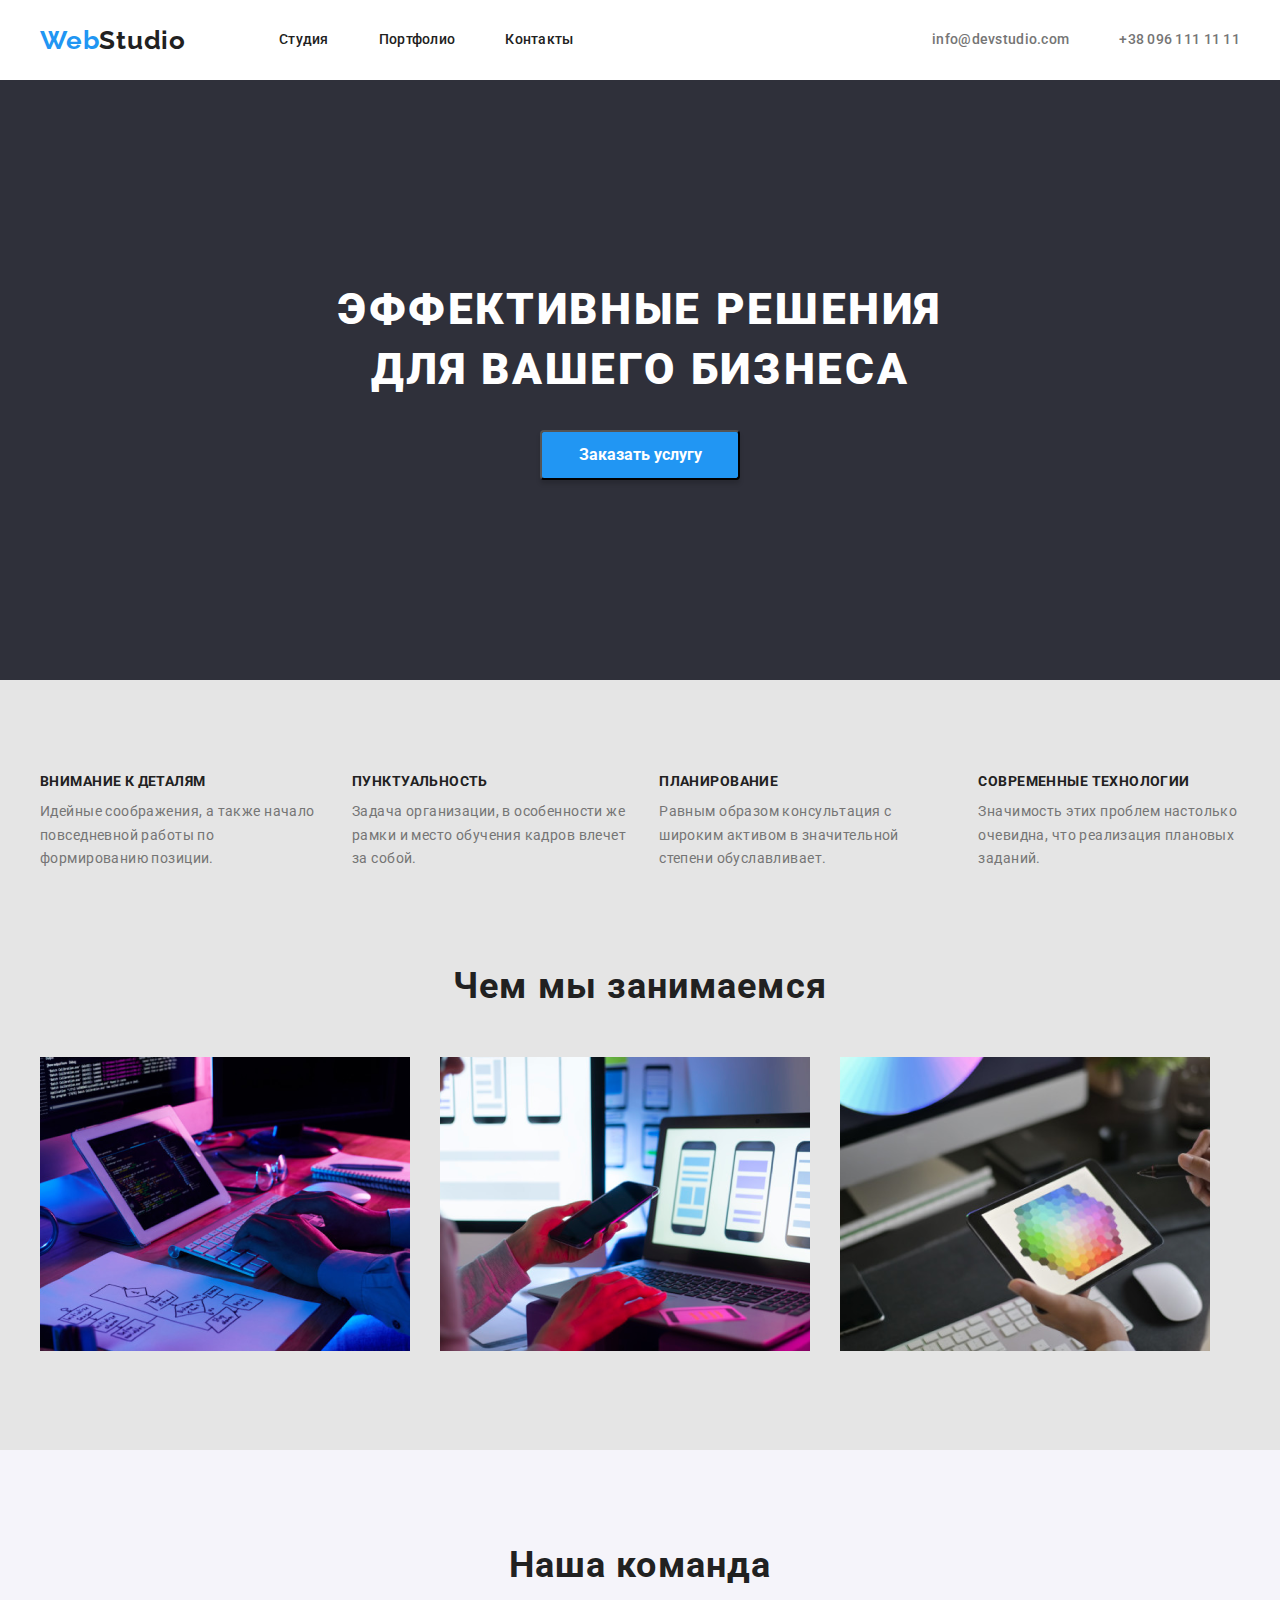
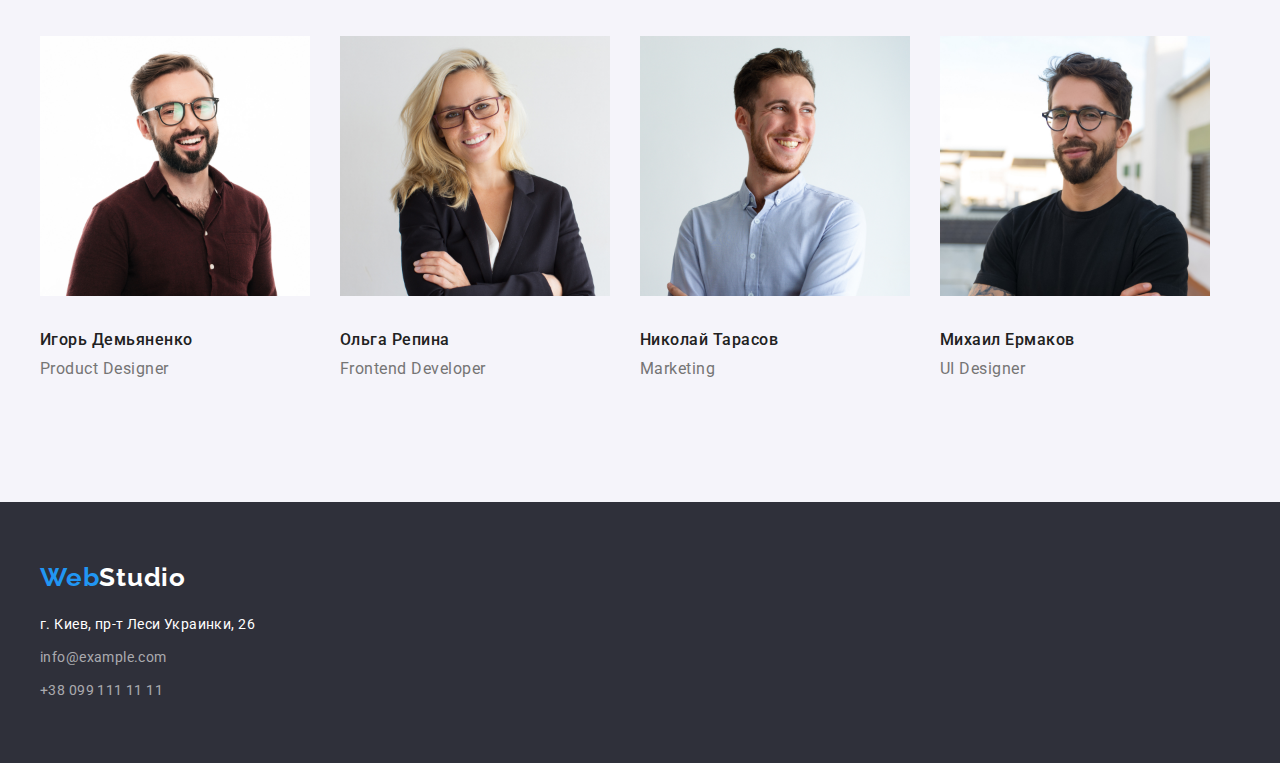
==== commit 7b8482b0: "оформляет студию для дз3 и добавляет хедер и футер в портфолио" ====
--- a/index.html
+++ b/index.html
@@ -15,7 +15,7 @@
     <!--меню главной навигации-->
     <header class="page-header">
         <div class="conteiner">
-             <a href="#" class="logo" >Web<span class="logo-color">Studio</span> </a>
+             <a href="#" class="logo">Web<span class="logo-color">Studio</span> </a>
                 <nav class="nav">
                     <ul class="site-nav">
                         <li class="item"> <a class="header-links" href="./index.html" >Студия</a></li>
@@ -24,8 +24,8 @@
                     </ul>
                 </nav>   
             <ul class="header-contacts">
-                <li><a class="mail-link header-links" href="mailto:info@devstudio.com">info@devstudio.com</a></li>
-                <li><a class="header-links" href="tel:380961111111">+38 096 111 11 11</a></li>
+                <li class="contact-item"><a class="header-links" href="mailto:info@devstudio.com">info@devstudio.com</a></li>
+                <li class="contact-item"><a class="header-links" href="tel:380961111111">+38 096 111 11 11</a></li>
             </ul>   
         </div>  
     </header>
@@ -152,23 +152,22 @@
         <section>
             <div class="conteiner">
                 <h2 class="invisible-title">Подвал</h2>
-                <a href="#" class="logo">Web<span class="logo-color-footer">Studio</span> </a>
-                <address>
-                    <ul>
-                        <li>
+                <a class="logo-footer" href="#">Web<span class="logo-color-footer">Studio</span> </a>
+                <address> 
+                    <ul class="contacts">
+                        <li class="contacts-element">
                             <p>г. Киев, пр-т Леси Украинки, 26</p>
                         </li>
-                        <li class="contacts-foter">
+                        <li class="contacts-element contacts-foter">
                             <a href="mailto:info@example.com">info@example.com</a>
                         </li>
-                        <li class="contacts-foter">
+                        <li class="contacts-element contacts-foter">
                             <a href="tel:380991111111">+38 099 111 11 11</a>
                         </li>                     
                     </ul>
                 </address>
             </div>
-        </section>
-        
+        </section>        
     </footer>
 </body>
 </html>--- a/css/styles.css
+++ b/css/styles.css
@@ -58,8 +58,6 @@
   line-height: 1.19;
   letter-spacing: 0.03em;
 
- 
-
   color: var(--hover-text-color);
 }
 .logo-color {
@@ -73,16 +71,8 @@
 }
  
 .page-header {
-
-
-  color: var(--black-text-color);
-  background-color:var(--white-background-color);
-  
-  
-}
-
-.nav{
-  display: flex;
+ color: var(--black-text-color);
+ background-color:var(--white-background-color); 
 }
 
 .site-nav{
@@ -92,15 +82,18 @@
 .site-nav>.item:not(:last-child){
 margin-right: 50px;
 }
+.header-contacts>.contact-item:not(:last-child){
+  margin-right: 50px;
+  }
 .header-links{
   display: block;
   padding-top: 32px;
   padding-bottom: 32px;
 }
-
+/*
 .mail-link{
    margin-right: 50px;
-}
+}*/
 
 .header-contacts{
   display: flex;
@@ -181,6 +174,11 @@
   color: var(--white-text-color);
   font-family: inherit;
 }
+.hero-button:hover,
+.hero-button:focus{
+  background-color: var(--white-background-color);
+  color: var(--hover-text-color);
+}
 
 /*Приимущества*/
 .advantages {
@@ -320,13 +318,31 @@
 
 /*Футер*/
 .page-footer {
-  display: block;
-  background-color: var(--dark-backgraund-color);
-  }
-  {
-  margin-top: 60px;
-  margin-bottom: 20px;
-}
+    background-color: var(--dark-backgraund-color);
+    padding-top: 60px;
+    padding-bottom: 60px;
+
+  }
+  .contacts>.contacts-element:not(:last-child){
+    margin-bottom: 9px; }
+
+  .logo-footer{
+    display: block;
+   margin-bottom: 20px;
+
+    font-family: Raleway;
+    font-weight: 700;
+    font-size: 26px;
+    line-height: 1.19;
+    /* identical to box height */
+
+    letter-spacing: 0.03em;
+
+   
+   color: var(--hover-text-color);
+  }
+
+
 
 .logo-color-footer{
   color:var(--white-text-color);
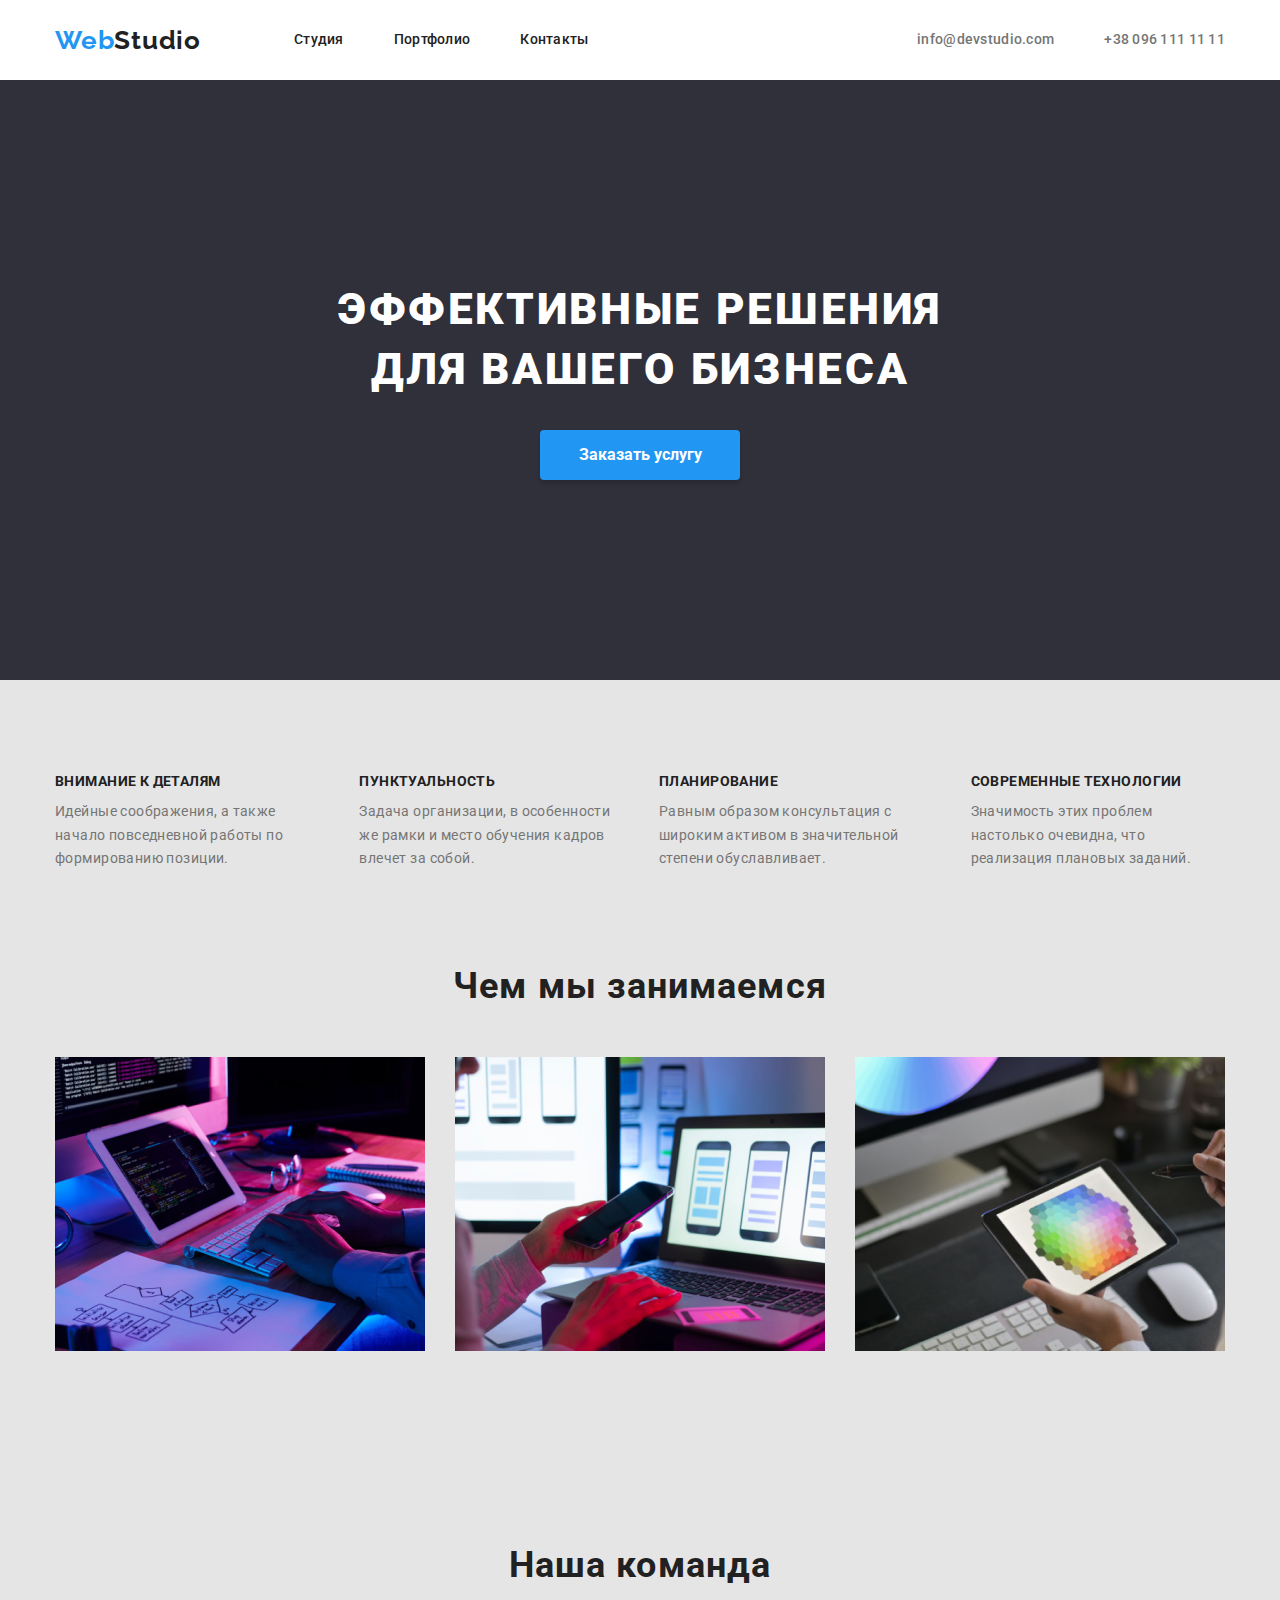
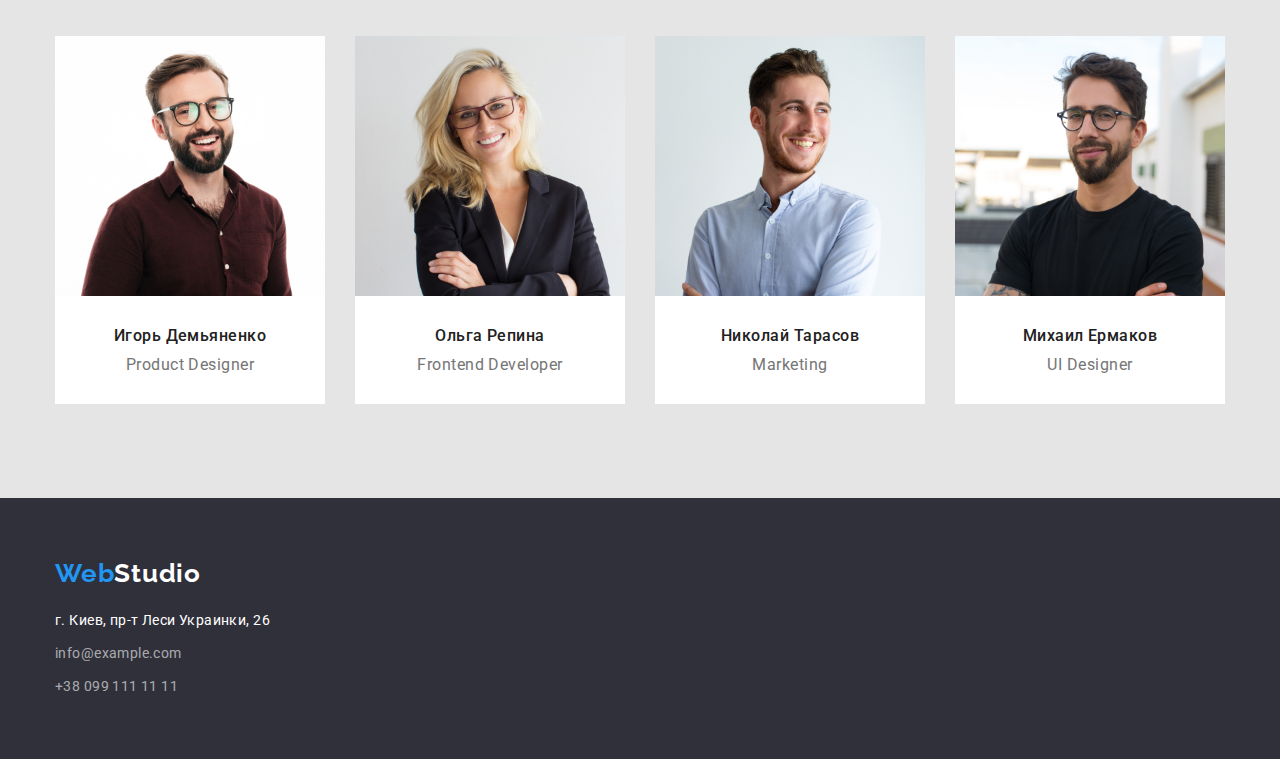
==== commit 0228ea85: "д.з 3 редактирует с учетом замечания ментора" ====
--- a/index.html
+++ b/index.html
@@ -35,8 +35,10 @@
         <!--секция Герой-->
         <section class="hero">
             <div class="conteiner">
-               <h1 class="hero-text">Эффективные решения <br/> для вашего бизнеса</h1>
-                <button type="button" class="hero-button">Заказать услугу</button>
+                <div class="hero-sec">
+                     <h1 class="hero-text">Эффективные решения <br/> для вашего бизнеса</h1>
+                    <button type="button" class="hero-button">Заказать услугу</button>
+                </div>
             </div>
         </section>
         
@@ -68,100 +70,113 @@
          <!--секция чем мы занимаемся-->
         <section class="activity">
             <div class="conteiner">
-                <h2 class="activity-titel">Чем мы занимаемся</h2>
-                <ul class="activity-variants">
-                      <li class="activity-variant"> 
-                            <a href="#"><img src="./img/z1.png" 
-                                            alt="написание документации" 
-                                            width="370" 
-                                            height="294">
-                            </a> 
-                     </li>
-                      <li class="activity-variant">
-                            <a href=""><img src="./img/z2.png" 
-                                            alt="разработка мобильных приложения" 
-                                            width="370" 
-                                            height="294">
-                            </a>
-                      </li>
-                       <li class="activity-variant">
-                            <a href=""><img src="./img/z3.png" 
-                                            alt="подбор цвета с помощю приложения" 
-                                            width="370" 
-                                            height="294">
+                <div class="activity-sec">
+                    <h2 class="activity-titel">Чем мы занимаемся</h2>
+                    <ul class="activity-variants">
+                        <li class="activity-variant"> 
+                                <a href="#"><img src="./img/z1.png" 
+                                                alt="написание документации" 
+                                                width="370" 
+                                                height="294">
+                                </a> 
+                        </li>
+                        <li class="activity-variant">
+                                <a href=""><img src="./img/z2.png" 
+                                                alt="разработка мобильных приложения" 
+                                                width="370" 
+                                                height="294">
+                                </a>
+                        </li>
+                        <li class="activity-variant">
+                                <a href=""><img src="./img/z3.png" 
+                                                alt="подбор цвета с помощю приложения" 
+                                                width="370" 
+                                                height="294">
 
-                            </a>
-                       </li>
-                    </ul>
+                                </a>
+                        </li>
+                        </ul>
+                </div>
             </div>
         </section>
             
         <!--секция наша команда-->
-        <section class="comand">
-            <div class="conteiner">
-                <h2 class="comand-titel" >Наша команда</h2>
-                <ul class="comand-members">
-                    <li class="comand-member">
-                        <a href="#">
-                            <img class="photograph" src="./img/nk1.jpg" 
-                                alt="парень в очках и коричневой рубашке" 
-                                width="270"
-                                height="260">
-                            <h3 class="fuul-name">Игорь Демьяненко</h3>
-                            <p class="comand-position">Product Designer</p>
-                        </a>
-                    </li>
-                    <li class="comand-member">
-                        <a href="#">
-                            <img class="photograph" src="./img/nk2.jpg" 
-                                alt="девушка в очках и черном педжаке" 
-                                width="270"
-                                height="260">
-                            <h3 class="fuul-name">Ольга Репина</h3>
-                            <p class="comand-position">Frontend Developer</p>
-                        </a>
-                    </li>
-                    <li class="comand-member">
-                        <a href="#">
-                            <img class="photograph" src="./img/nk3.jpg" 
-                                alt="парень в белой рубашке" 
-                                width="270"
-                                height="260">
-                            <h3 class="fuul-name">Николай Тарасов</h3>
-                            <p class="comand-position">Marketing</p>
-                        </a>
-                    </li>
-                    <li class="comand-member">
-                        <a href="#">
-                            <img class="photograph" src="./img/nk4.jpg" 
-                                alt="парень в очках и черной футболке" 
-                                width="270"
-                                height="260">
-                            <h3 class="fuul-name">Михаил Ермаков</h3>
-                            <p class="comand-position">UI Designer</p>
-                        </a>
-                    </li>   
-                </ul>
+        <section class="comand">            
+            <div class="conteiner ">
+                <div class="comand-sec">
+                    <h2 class="comand-titel" >Наша команда</h2>
+                    <ul class="comand-members">
+                        <li class="comand-member">
+                            <a href="#">
+                                <img class="photograph" src="./img/nk1.jpg" 
+                                    alt="парень в очках и коричневой рубашке" 
+                                    width="270"
+                                    height="260">
+                                <div class="background-titel">
+                                    <h3 class="fuul-name">Игорь Демьяненко</h3>
+                                    <p class="comand-position">Product Designer</p>
+                                </div>
+                            </a>
+                        </li>
+                        <li class="comand-member">
+                            <a href="#">
+                                <img class="photograph" src="./img/nk2.jpg" 
+                                    alt="девушка в очках и черном педжаке" 
+                                    width="270"
+                                    height="260">
+                                <div class="background-titel">
+                                    <h3 class="fuul-name">Ольга Репина</h3>
+                                    <p class="comand-position">Frontend Developer</p>
+                                </div>
+                            </a>
+                        </li>
+                        <li class="comand-member">
+                            <a href="#">
+                                <img class="photograph" src="./img/nk3.jpg" 
+                                    alt="парень в белой рубашке" 
+                                    width="270"
+                                    height="260">
+                                <div class="background-titel">
+                                    <h3 class="fuul-name">Николай Тарасов</h3>
+                                    <p class="comand-position">Marketing</p>
+                                </div>
+                            </a>
+                        </li>
+                        <li class="comand-member">
+                            <a href="#">
+                                <img class="photograph" src="./img/nk4.jpg" 
+                                    alt="парень в очках и черной футболке" 
+                                    width="270"
+                                    height="260">
+                                <div class="background-titel">
+                                    <h3 class="fuul-name">Михаил Ермаков</h3>
+                                    <p class="comand-position">UI Designer</p>
+                                </div>
+                            </a>
+                        </li>   
+                    </ul>
+                </div>
             </div>
+                
         </section>
         
     </main>
 
     <!--Контактная информация подвал-->
     <footer class="page-footer">
-        <section>
+        <section class="footer-sec">
             <div class="conteiner">
                 <h2 class="invisible-title">Подвал</h2>
                 <a class="logo-footer" href="#">Web<span class="logo-color-footer">Studio</span> </a>
                 <address> 
                     <ul class="contacts">
-                        <li class="contacts-element">
+                        <li class="contact-element">
                             <p>г. Киев, пр-т Леси Украинки, 26</p>
                         </li>
-                        <li class="contacts-element contacts-foter">
+                        <li class="contact-element contacts-foter">
                             <a href="mailto:info@example.com">info@example.com</a>
                         </li>
-                        <li class="contacts-element contacts-foter">
+                        <li class="contact-element contacts-foter">
                             <a href="tel:380991111111">+38 099 111 11 11</a>
                         </li>                     
                     </ul>
--- a/css/styles.css
+++ b/css/styles.css
@@ -1,8 +1,7 @@
 /* Hedaer*/
 
 :root {
-  --main-backgraund-color: #e5e5e5;
-  --sec-backgraund-color: #f5f4fa;
+  --main-backgraund-color:#E5E5E5;
   --dark-backgraund-color: #2f303a;
   --black-text-color: #212121;
   --hover-text-color: #2196f3;
@@ -13,8 +12,7 @@
 }
 
 a {
-  text-decoration: none;
-  
+  text-decoration: none;  
 }
 
 
@@ -32,7 +30,6 @@
   margin-top: 0;
   margin-bottom: 0;
   padding-left: 0;
-
 }
 
 body {
@@ -40,10 +37,10 @@
 }
 
 .conteiner {
-  
+
+  width: 1200px;
   margin-left: auto;
-  margin-right: auto;
-  width: 1230px;
+  margin-right: auto;  
   padding-left: 15px;
   padding-right: 15px;
 }
@@ -82,24 +79,21 @@
 .site-nav>.item:not(:last-child){
 margin-right: 50px;
 }
+
 .header-contacts>.contact-item:not(:last-child){
   margin-right: 50px;
-  }
+}
+
 .header-links{
   display: block;
   padding-top: 32px;
   padding-bottom: 32px;
 }
-/*
-.mail-link{
-   margin-right: 50px;
-}*/
 
 .header-contacts{
   display: flex;
   margin-left: auto;
 }
-
 
 .site-nav a {
   font-weight: 500;
@@ -136,10 +130,15 @@
   text-align: center;
 }
 
+.hero-sec{
+  padding-top: 200px; 
+  padding-bottom: 200px;
+}
+
 .hero-text {
   
   display: block;
-  padding-top: 200px;  
+   
   padding-bottom: 30px;
   margin-left: auto;
   margin-right: auto;
@@ -155,14 +154,18 @@
 }
 
 .hero-button {
+  display: inline-block;
+  text-align: center;
+  text-decoration: none;
   
   width: 200px;
   height: 50px;
   left: 700px;
   top: 430px;
 
-  margin-bottom: 200px;
+  
   cursor: pointer;
+  border: transparent; 
 
   font-weight: 700;
   font-size: 16px;
@@ -174,6 +177,7 @@
   color: var(--white-text-color);
   font-family: inherit;
 }
+
 .hero-button:hover,
 .hero-button:focus{
   background-color: var(--white-background-color);
@@ -181,6 +185,7 @@
 }
 
 /*Приимущества*/
+
 .advantages {
   display: flex;
   background-color: var(--main-backgraund-color);
@@ -194,7 +199,7 @@
 
 .advantages-elements>.advantages-element:not(:last-child){
   margin-right: 30px;
-  }
+}
 
 .invisible-title {
   position: absolute;
@@ -204,11 +209,11 @@
   margin: -1px;
   ...
 }
+
 .name{
   margin-bottom: 10px;
 }
 
-
 .advantages h3 {
   font-weight: 700;
   font-size: 14px;
@@ -218,6 +223,7 @@
 
   color: var(--black-text-color);
 }
+
 .advantages p {
   font-size: 14px;
   line-height: 1.71;
@@ -228,9 +234,14 @@
 }
 
 /*наши работы*/
+
 .activity {
   display: flex;
   background-color: var(--main-backgraund-color);
+}
+
+.activity-sec{
+  margin-bottom: 94px;
 }
 
 .activity-titel{
@@ -238,13 +249,12 @@
 }
 
 .activity-variants{
-  display: flex;
-  margin-bottom: 94px;
+  display: flex;  
 }
 
 .activity-variants>.activity-variant:not(:last-child){
   margin-right: 30px;
-  }
+}
 
 .activity h2 {
   font-weight: 700;
@@ -257,48 +267,48 @@
 }
 
 /*Наша команда*/
+
 .comand {
   display: flex;
-  background-color: var(--sec-backgraund-color);
-  padding-bottom: 94px;
-}
-
-.comand-titel{
+  background-color: var(--main-backgraund-color);
+  
+}
+
+.comand-sec{
   margin-top: 94px;
+  padding-bottom: 94px; 
+}
+
+.comand-titel{  
   margin-bottom: 50px;
+
+  font-weight: 700;
+  font-size: 36px;
+  line-height: 1.17;
+  text-align: center;
+  letter-spacing: 0.03em;
+
+  color: var(--black-text-color);
 }
 
 .comand-members{
   display: flex;
+  /*padding-bottom: 30px;*/
+ 
 }
 
 .comand-members>.comand-member:not(:last-child){
   margin-right: 30px;
-  }
-
-  .photograph{
-    margin-bottom: 30px;
-  }
-
-  .fuul-name{
-    margin-bottom: 10px;
-  }
-
-  .comand-position{
-    margin-bottom: 30px;
-  }
-
-.comand h2 {
-  font-weight: 700;
-  font-size: 36px;
-  line-height: 1.17;
-  text-align: center;
-  letter-spacing: 0.03em;
-
-  color: var(--black-text-color);
-}
-
-.comand h3 {
+}
+
+.photograph{
+  display: block;
+  
+}
+
+.fuul-name{  
+  margin-bottom: 10px;
+
   font-weight: 500;
   font-size: 16px;
   line-height: 1.19;
@@ -307,7 +317,15 @@
 
   color: var(--black-text-color);
 }
-.comand p {
+
+.background-titel{
+  background-color: var(--white-background-color);
+  padding-top: 30px;
+  padding-bottom: 30px;
+  text-align: center;
+}
+
+.comand-position {
   font-size: 16px;
   line-height: 1.19;
 
@@ -317,32 +335,33 @@
 }
 
 /*Футер*/
+
 .page-footer {
-    background-color: var(--dark-backgraund-color);
-    padding-top: 60px;
-    padding-bottom: 60px;
-
-  }
-  .contacts>.contacts-element:not(:last-child){
-    margin-bottom: 9px; }
-
-  .logo-footer{
-    display: block;
-   margin-bottom: 20px;
-
-    font-family: Raleway;
-    font-weight: 700;
-    font-size: 26px;
-    line-height: 1.19;
-    /* identical to box height */
-
-    letter-spacing: 0.03em;
-
+  background-color: var(--dark-backgraund-color);
+}
+
+.footer-sec{
+  padding-top: 60px;
+  padding-bottom: 60px;
+}
+
+.contacts>.contact-element:not(:last-child){
+  margin-bottom: 9px; 
+}
+
+.logo-footer{
+  display: block;
+  margin-bottom: 20px;
+
+  font-family: Raleway;
+  font-weight: 700;
+  font-size: 26px;
+  line-height: 1.19;  
+
+  letter-spacing: 0.03em;
    
-   color: var(--hover-text-color);
-  }
-
-
+  color: var(--hover-text-color);
+}
 
 .logo-color-footer{
   color:var(--white-text-color);
@@ -370,11 +389,25 @@
 
 /*Портфолио кнопки*/
 
+.border-botton{
+  border-bottom: 1px solid #ECECEC;
+}
+
 .our-projects {
+  background-color:var(--main-backgraund-color);
+}
+
+.projects-sec{
+  padding-top: 94px;
+  padding-bottom: 94px;
+}
+
+.portfolio-button {
+  display: inline-block;
+  text-align: center;
+  text-decoration: none;
   background-color: var(--main-backgraund-color);
-}
-.portfolio-button {
-  background-color: var(--sec-backgraund-color);
+ 
 
   font-family: inherit;
 
@@ -385,6 +418,75 @@
   *letter-spacing: 0.03em;
 
   color: var(--black-text-color);
+  border-radius: 4px;
+  border: transparent;
+  cursor: pointer;
+}
+
+.portfolio-button:hover,
+.portfolio-button:focus{
+  background-color: var(--hover-text-color);
+  color: var(--white-background-color);
+}
+
+.filters-button>.filter-button:not(:last-child){
+  margin-right: 8px; 
+}
+
+.filters-button{
+  display: flex;
+  justify-content:center;
+    margin-bottom: 34px;
+}
+
+/* портфлио проекты*/
+
+.projects-view{
+  display: flex;
+  flex-wrap: wrap;
+    
+}
+
+.project-elements{
+  display: block;
+  
+  width: calc((100% - 60px) / 3);
+  margin-right: 30px;
+  margin-bottom: 30px;
+  border: 1px solid #eeeeee;
+}
+
+.project-elements:nth-child(3n){
+  margin-right: 0;
+}
+
+.project-elements:nth-last-child(-n + 3){
+  margin-bottom: 0;
+}
+
+.project-img{
+  display: block;  
+}
+
+.project-titel{ 
+  margin-bottom: 4px;
+
+  font-weight: 700;
+  font-size: 18px;
+  line-height: 2;
+
+  letter-spacing: 0.06em;
+
+  color: var(--black-text-color);
+}
+
+.project-type{
+  font-size: 16px;
+  line-height: 1.87;
+
+  letter-spacing: 0.03em;
+
+  color: var(--grey-text-color);
 }
 
 .portfolio-button:hover,
@@ -392,23 +494,10 @@
   background-color: var(--hover-text-color);
   color: var(--white-text-color);
 }
-.project-view h2 {
-  background: var(--white-background-color);
-  font-weight: 700;
-  font-size: 18px;
-  line-height: 2;
-
-  letter-spacing: 0.06em;
-
-  color: var(--black-text-color);
-}
-
-.project-view p {
+
+.background-end{
   background-color: var(--white-background-color);
-  font-size: 16px;
-  line-height: 1.87;
-
-  letter-spacing: 0.03em;
-
-  color: var(--grey-text-color);
-}
+  padding-top: 20px;
+  padding-left: 24px;
+  padding-bottom: 20px;
+}
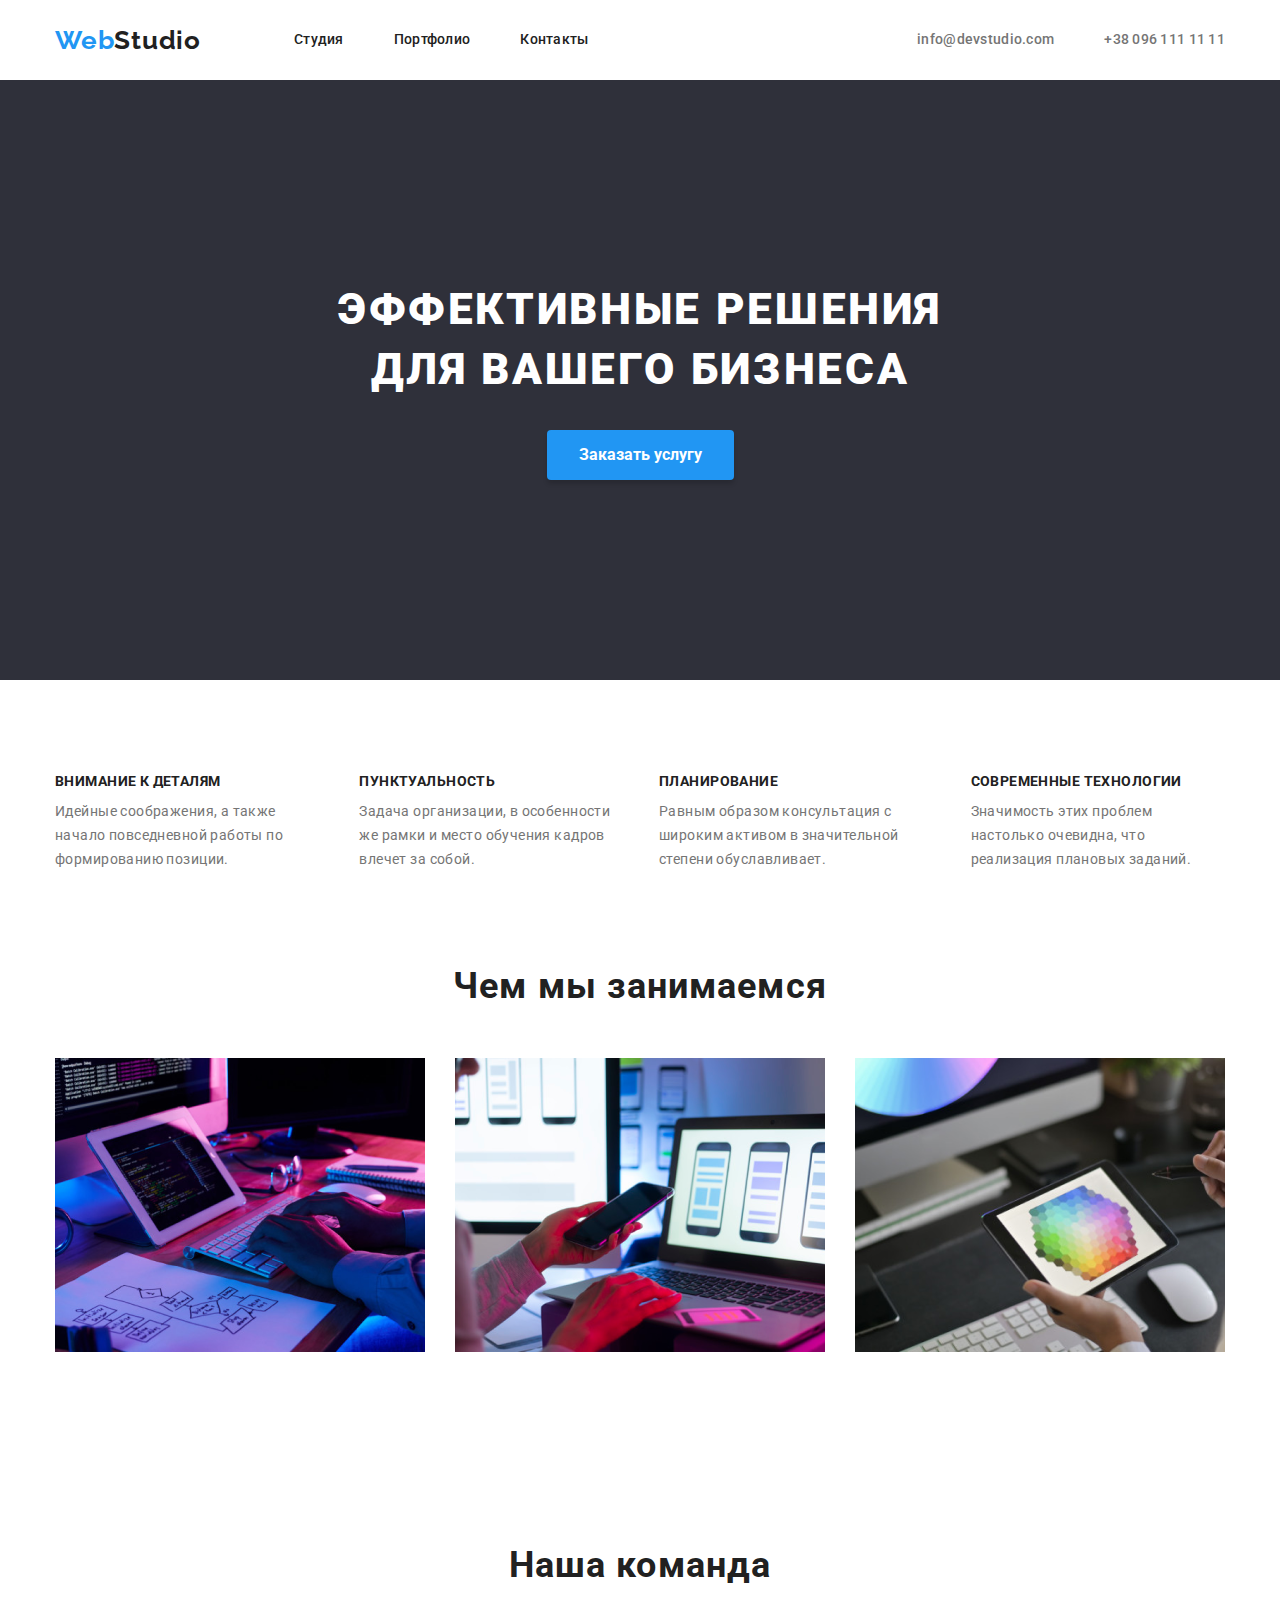
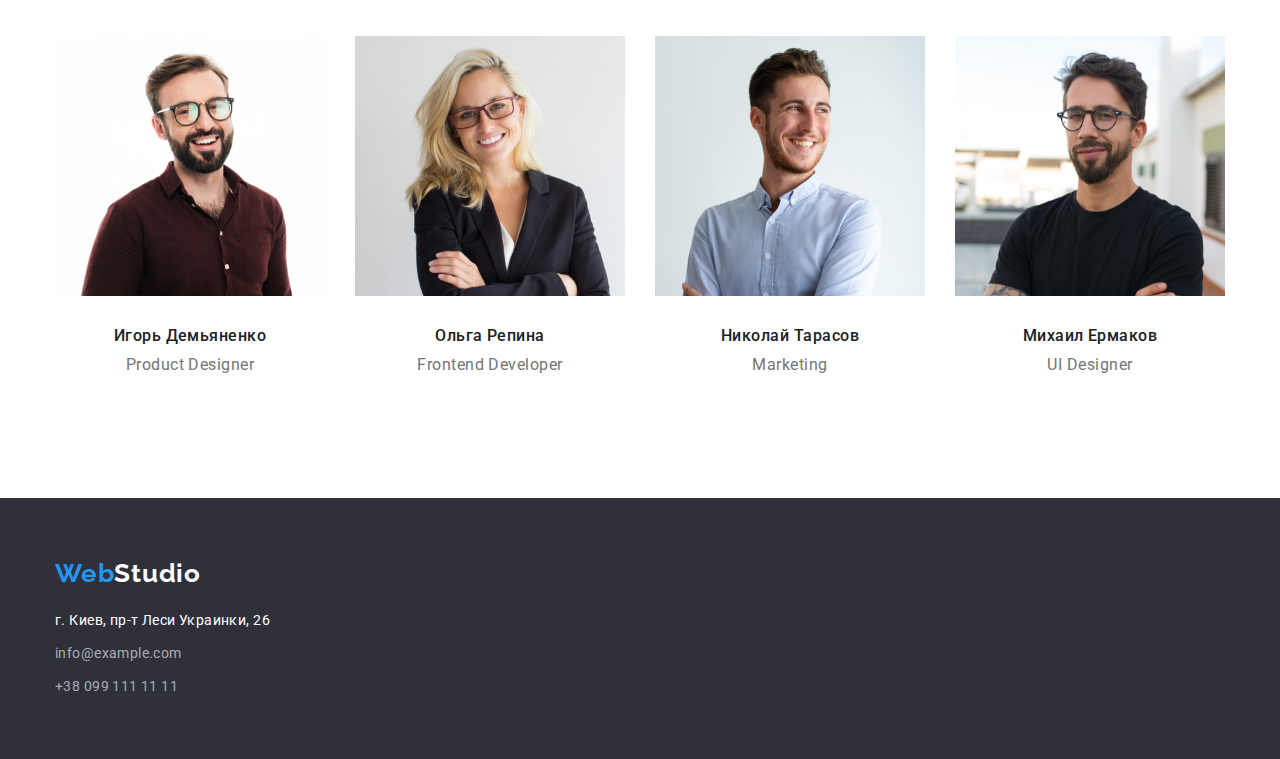
==== commit 85ac5a8b: "Исправляет замечания ментора 2" ====
--- a/index.html
+++ b/index.html
@@ -34,11 +34,9 @@
     <main>
         <!--секция Герой-->
         <section class="hero">
-            <div class="conteiner">
-                <div class="hero-sec">
-                     <h1 class="hero-text">Эффективные решения <br/> для вашего бизнеса</h1>
-                    <button type="button" class="hero-button">Заказать услугу</button>
-                </div>
+            <div class="conteiner">                
+                 <h1 class="hero-text">Эффективные решения <br/> для вашего бизнеса</h1>
+                <button type="button" class="hero-button">Заказать услугу</button>                
             </div>
         </section>
         
@@ -69,8 +67,7 @@
         
          <!--секция чем мы занимаемся-->
         <section class="activity">
-            <div class="conteiner">
-                <div class="activity-sec">
+            <div class="conteiner">                
                     <h2 class="activity-titel">Чем мы занимаемся</h2>
                     <ul class="activity-variants">
                         <li class="activity-variant"> 
@@ -95,69 +92,65 @@
 
                                 </a>
                         </li>
-                        </ul>
-                </div>
+                    </ul>                
             </div>
         </section>
             
         <!--секция наша команда-->
         <section class="comand">            
-            <div class="conteiner ">
-                <div class="comand-sec">
-                    <h2 class="comand-titel" >Наша команда</h2>
-                    <ul class="comand-members">
-                        <li class="comand-member">
-                            <a href="#">
-                                <img class="photograph" src="./img/nk1.jpg" 
-                                    alt="парень в очках и коричневой рубашке" 
-                                    width="270"
-                                    height="260">
-                                <div class="background-titel">
-                                    <h3 class="fuul-name">Игорь Демьяненко</h3>
-                                    <p class="comand-position">Product Designer</p>
-                                </div>
-                            </a>
-                        </li>
-                        <li class="comand-member">
-                            <a href="#">
-                                <img class="photograph" src="./img/nk2.jpg" 
+            <div class="conteiner ">                
+                <h2 class="comand-titel" >Наша команда</h2>
+                <ul class="comand-members">
+                    <li class="comand-member">
+                        <a href="#">
+                             <img class="photograph" src="./img/nk1.jpg" 
+                                  alt="парень в очках и коричневой рубашке" 
+                                  width="270"
+                                  height="260">
+                            <div class="background-titel">
+                                 <h3 class="fuul-name">Игорь Демьяненко</h3>
+                                 <p class="comand-position">Product Designer</p>
+                            </div>
+                        </a>
+                    </li>
+                    <li class="comand-member">
+                        <a href="#">
+                            <img class="photograph" src="./img/nk2.jpg" 
                                     alt="девушка в очках и черном педжаке" 
                                     width="270"
                                     height="260">
-                                <div class="background-titel">
+                            <div class="background-titel">
                                     <h3 class="fuul-name">Ольга Репина</h3>
                                     <p class="comand-position">Frontend Developer</p>
-                                </div>
-                            </a>
-                        </li>
-                        <li class="comand-member">
-                            <a href="#">
-                                <img class="photograph" src="./img/nk3.jpg" 
-                                    alt="парень в белой рубашке" 
-                                    width="270"
-                                    height="260">
-                                <div class="background-titel">
-                                    <h3 class="fuul-name">Николай Тарасов</h3>
-                                    <p class="comand-position">Marketing</p>
-                                </div>
-                            </a>
-                        </li>
-                        <li class="comand-member">
-                            <a href="#">
-                                <img class="photograph" src="./img/nk4.jpg" 
-                                    alt="парень в очках и черной футболке" 
-                                    width="270"
-                                    height="260">
-                                <div class="background-titel">
-                                    <h3 class="fuul-name">Михаил Ермаков</h3>
-                                    <p class="comand-position">UI Designer</p>
-                                </div>
-                            </a>
-                        </li>   
-                    </ul>
-                </div>
-            </div>
-                
+                            </div>
+                        </a>
+                    </li>
+                    <li class="comand-member">
+                        <a href="#">
+                            <img class="photograph" src="./img/nk3.jpg" 
+                                 alt="парень в белой рубашке" 
+                                 width="270"
+                                 height="260">
+                             <div class="background-titel">
+                                <h3 class="fuul-name">Николай Тарасов</h3>
+                                <p class="comand-position">Marketing</p>
+                            </div>
+                        </a>
+                    </li>
+                    <li class="comand-member">
+                        <a href="#">
+                             <img class="photograph" src="./img/nk4.jpg" 
+                                alt="парень в очках и черной футболке" 
+                                width="270"
+                                height="260">
+                            <div class="background-titel">
+                                <h3 class="fuul-name">Михаил Ермаков</h3>
+                                <p class="comand-position">UI Designer</p>
+                            </div>
+                        </a>
+                     </li>   
+                </ul>                
+            </div>                
         </section>
         
     </main>
--- a/css/styles.css
+++ b/css/styles.css
@@ -1,7 +1,7 @@
 /* Hedaer*/
 
 :root {
-  --main-backgraund-color:#E5E5E5;
+ /*--main-backgraund-color:#E5E5E5;*/
   --dark-backgraund-color: #2f303a;
   --black-text-color: #212121;
   --hover-text-color: #2196f3;
@@ -128,9 +128,6 @@
 .hero {
   background-color: var(--dark-backgraund-color);
   text-align: center;
-}
-
-.hero-sec{
   padding-top: 200px; 
   padding-bottom: 200px;
 }
@@ -158,11 +155,10 @@
   text-align: center;
   text-decoration: none;
   
-  width: 200px;
-  height: 50px;
-  left: 700px;
-  top: 430px;
-
+  padding-top: 10px;
+  padding-right: 32px;
+  padding-bottom: 10px;
+  padding-left: 32px;
   
   cursor: pointer;
   border: transparent; 
@@ -188,13 +184,15 @@
 
 .advantages {
   display: flex;
-  background-color: var(--main-backgraund-color);
+  background-color: var(--white-background-color);
+  padding-top: 94px;
+  padding-bottom: 94px;
 }
 
 .advantages-elements{
   display: flex;
-  margin-top: 94px;
-  margin-bottom: 94px;
+ /* margin-top: 94px;
+  margin-bottom: 94px;*/
 }
 
 .advantages-elements>.advantages-element:not(:last-child){
@@ -237,11 +235,8 @@
 
 .activity {
   display: flex;
-  background-color: var(--main-backgraund-color);
-}
-
-.activity-sec{
-  margin-bottom: 94px;
+  background-color: var(--white-background-color);
+  padding-bottom: 94px;
 }
 
 .activity-titel{
@@ -270,13 +265,10 @@
 
 .comand {
   display: flex;
-  background-color: var(--main-backgraund-color);
+  background-color: var(--white-background-color);
+  padding-top: 94px;
+  padding-bottom: 94px; 
   
-}
-
-.comand-sec{
-  margin-top: 94px;
-  padding-bottom: 94px; 
 }
 
 .comand-titel{  
@@ -292,9 +284,7 @@
 }
 
 .comand-members{
-  display: flex;
-  /*padding-bottom: 30px;*/
- 
+  display: flex; 
 }
 
 .comand-members>.comand-member:not(:last-child){
@@ -302,8 +292,7 @@
 }
 
 .photograph{
-  display: block;
-  
+  display: block;  
 }
 
 .fuul-name{  
@@ -338,9 +327,6 @@
 
 .page-footer {
   background-color: var(--dark-backgraund-color);
-}
-
-.footer-sec{
   padding-top: 60px;
   padding-bottom: 60px;
 }
@@ -394,20 +380,21 @@
 }
 
 .our-projects {
-  background-color:var(--main-backgraund-color);
-}
-
-.projects-sec{
+  background-color:var(--white-background-color);
   padding-top: 94px;
   padding-bottom: 94px;
-}
+} 
 
 .portfolio-button {
   display: inline-block;
   text-align: center;
   text-decoration: none;
-  background-color: var(--main-backgraund-color);
- 
+  background-color: var(--button-background-color);
+
+  padding-top: 6px;
+  padding-right: 22px;
+  padding-bottom: 6px;
+  padding-left: 22px; 
 
   font-family: inherit;
 
@@ -437,6 +424,7 @@
   display: flex;
   justify-content:center;
     margin-bottom: 34px;
+ 
 }
 
 /* портфлио проекты*/
